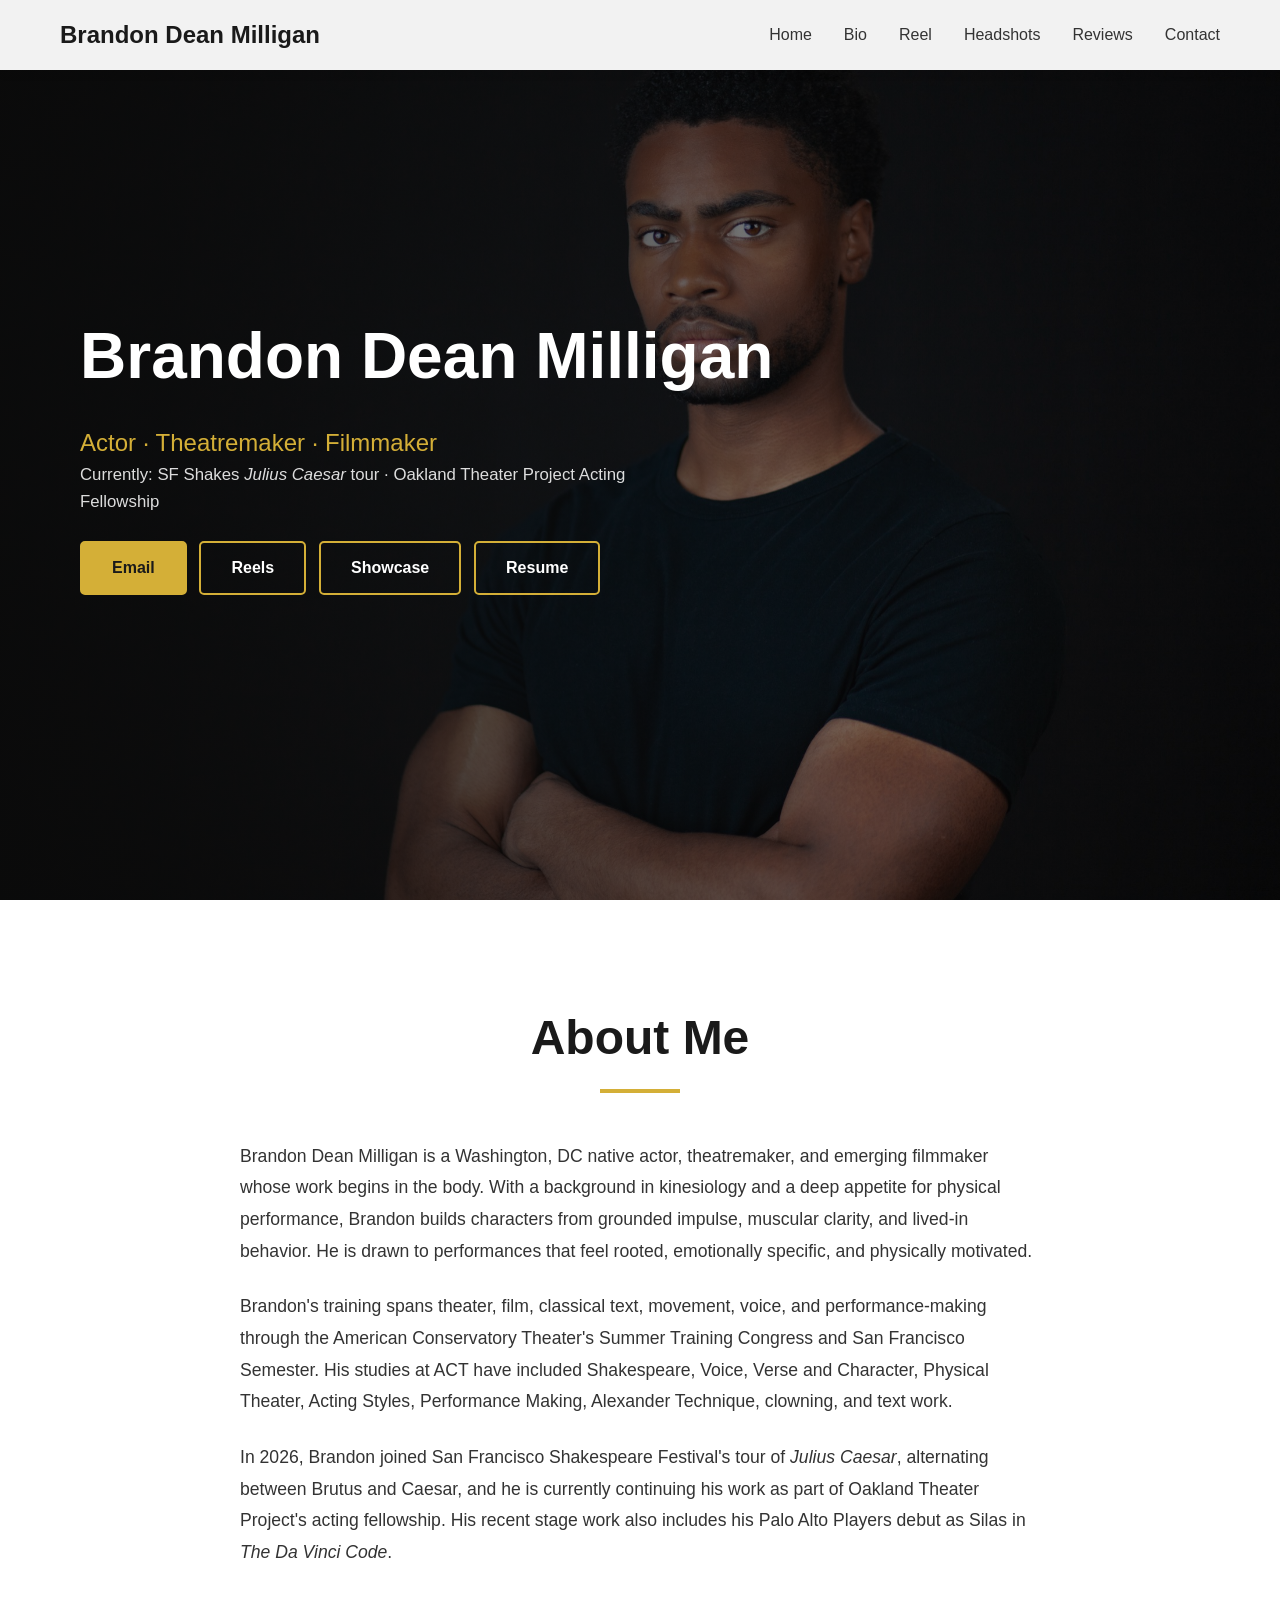
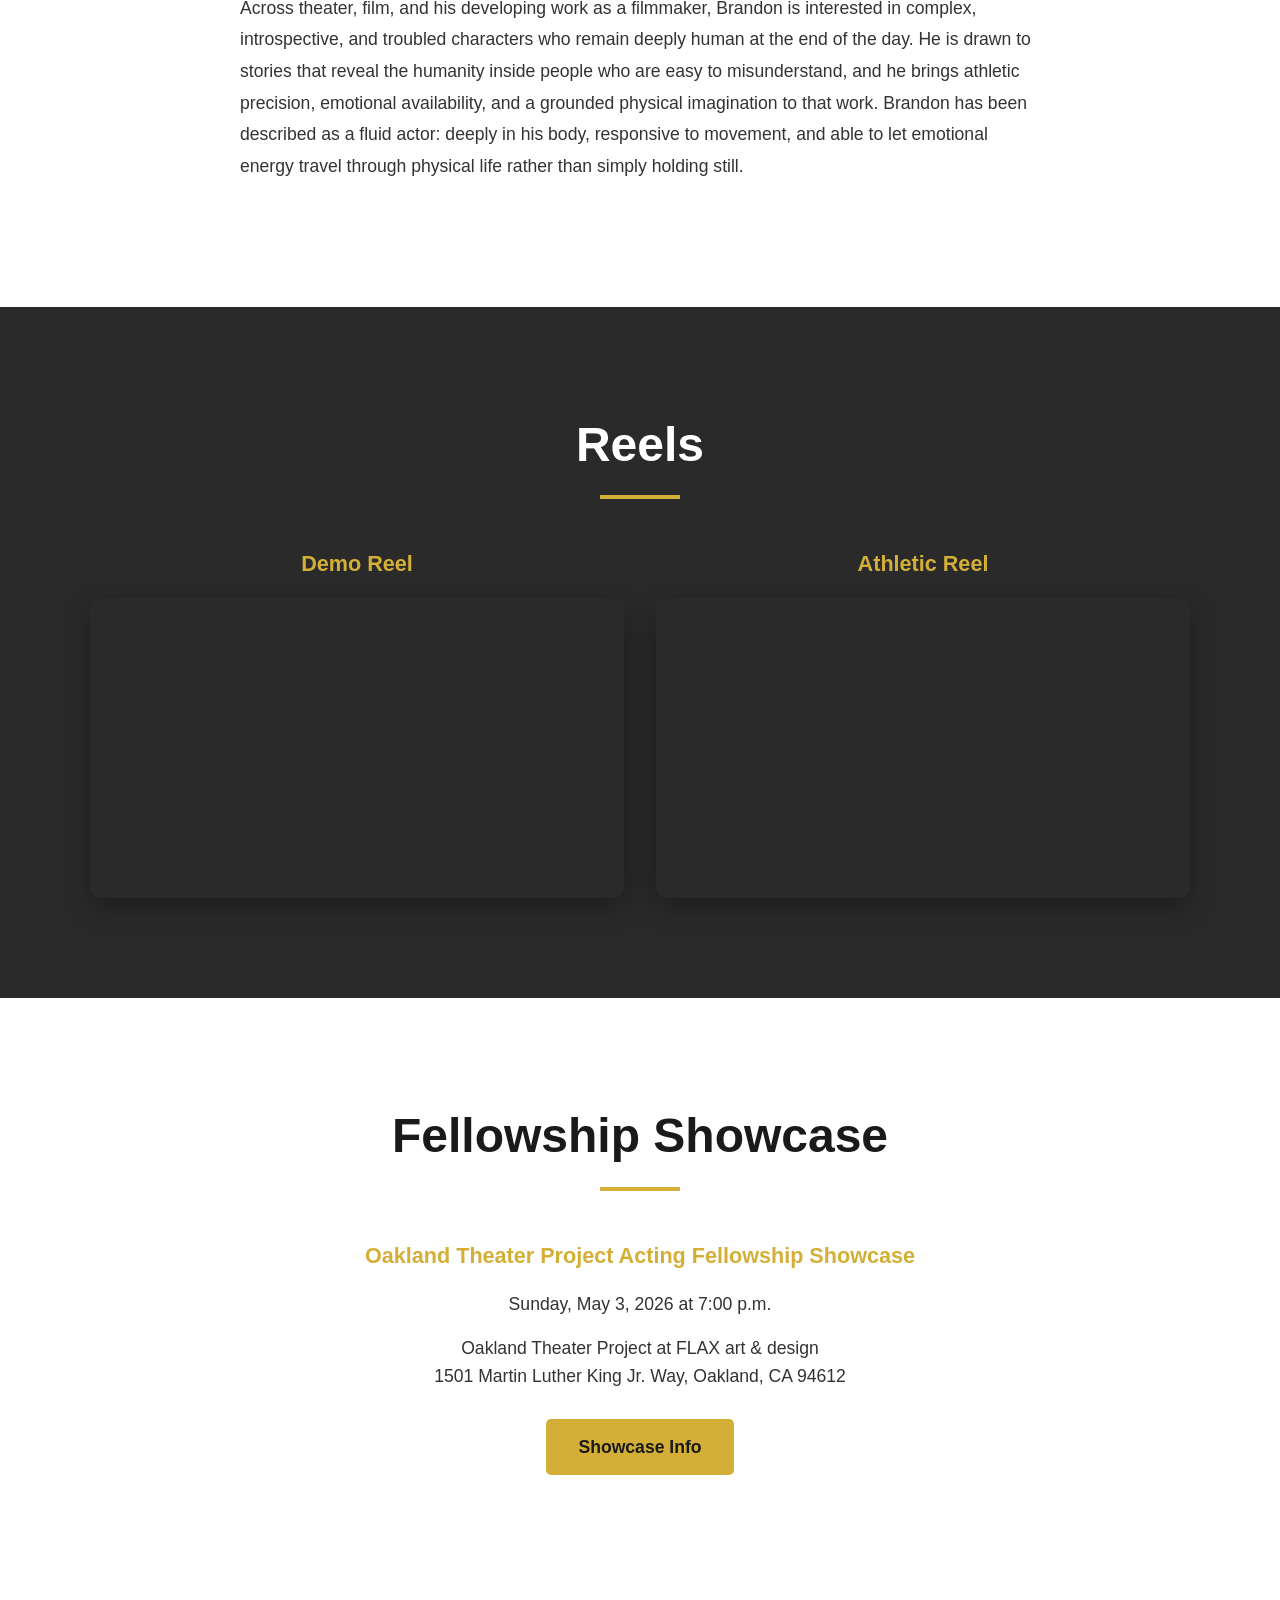
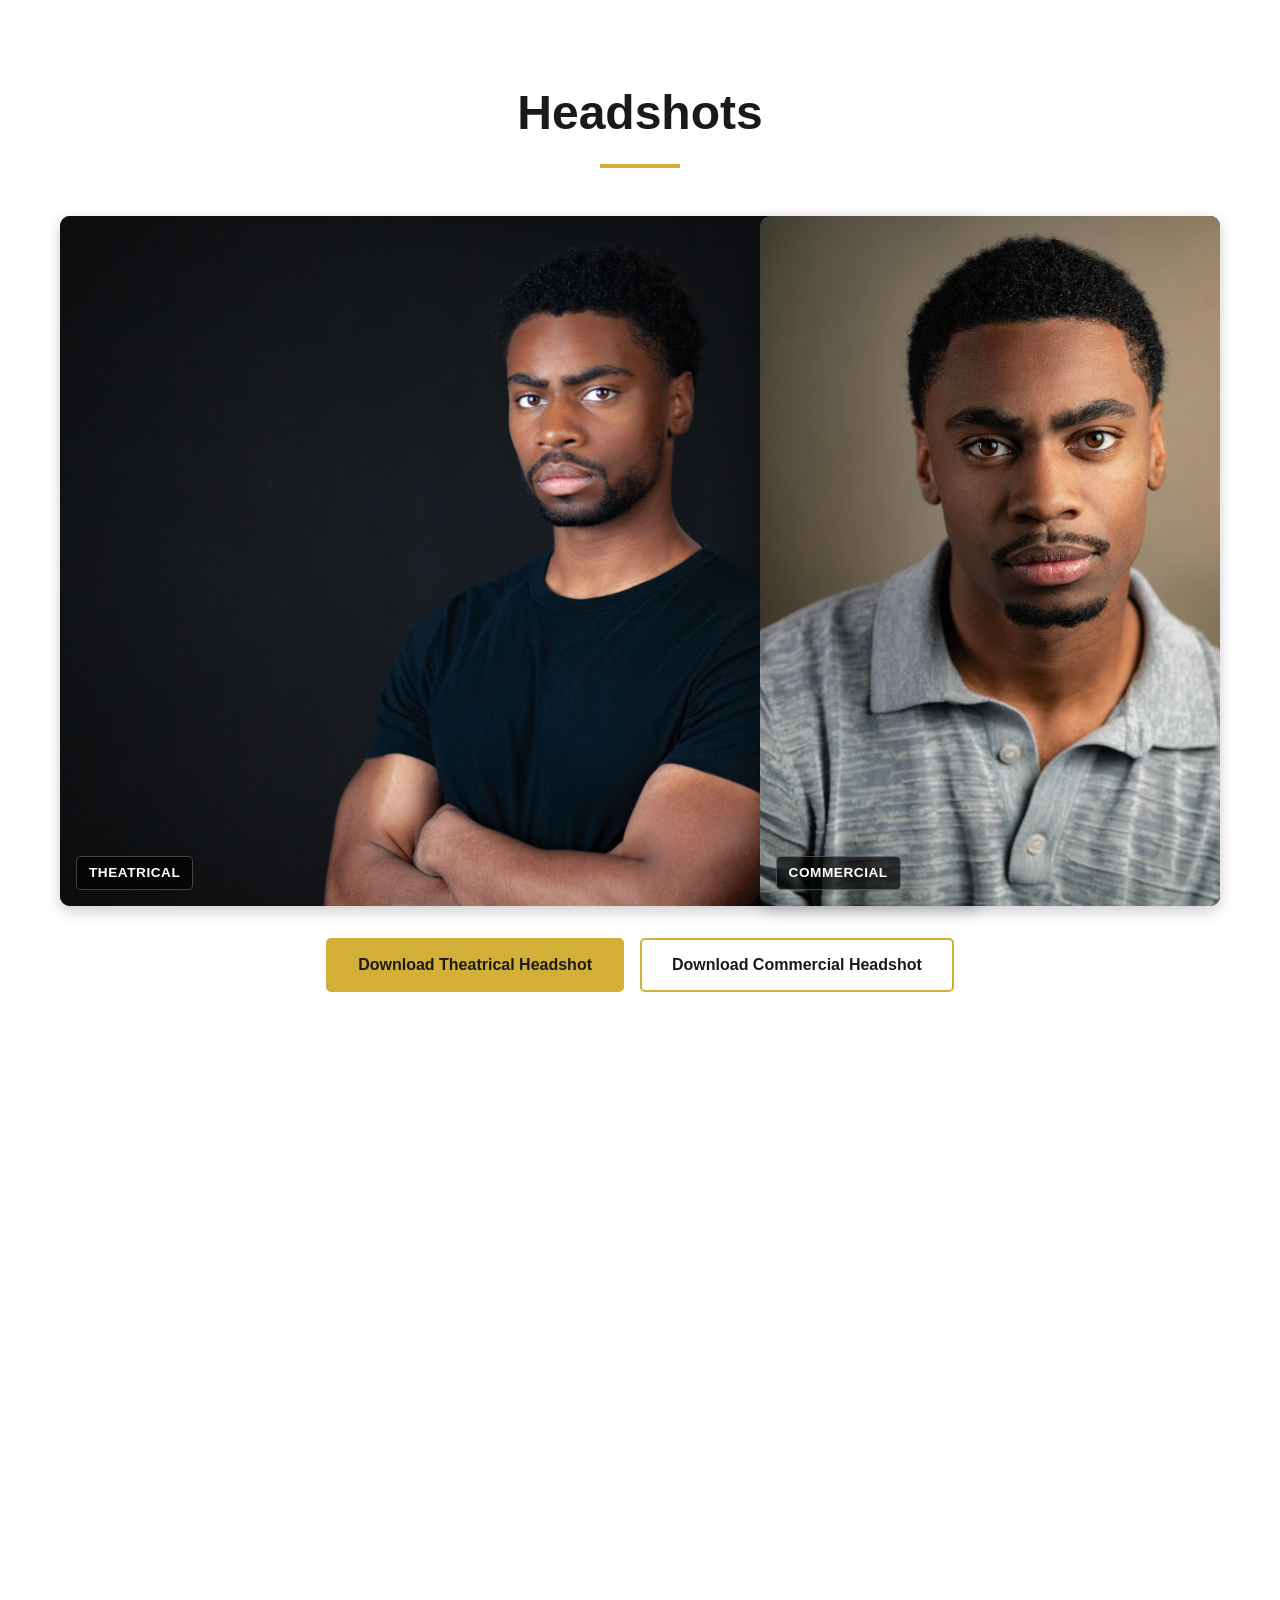
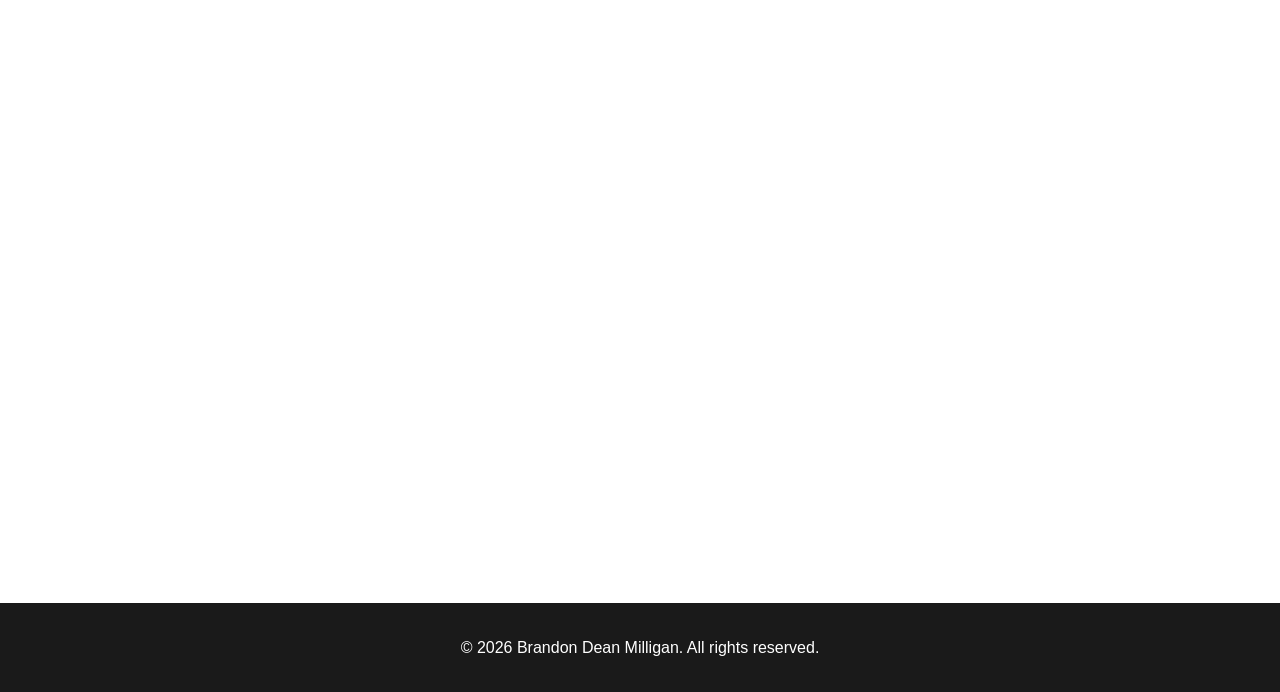
==== index.html @ 644d71d2 "Update resume PDF" ====
<!DOCTYPE html>
<html lang="en">
<head>
    <meta charset="UTF-8">
    <meta name="viewport" content="width=device-width, initial-scale=1.0">
    <title>Brandon Dean Milligan - Actor · Theatremaker · Filmmaker</title>
    <link rel="stylesheet" href="styles.css">
</head>
<body>
    <nav class="navbar">
        <div class="nav-container">
            <div class="logo">Brandon Dean Milligan</div>
            <ul class="nav-menu">
                <li><a href="#home">Home</a></li>
                <li><a href="#bio">Bio</a></li>
                <li><a href="#reel">Reel</a></li>
                <li><a href="#headshots">Headshots</a></li>
                <li><a href="#reviews">Reviews</a></li>
                <li><a href="#contact">Contact</a></li>
            </ul>
            <div class="hamburger">
                <span></span>
                <span></span>
                <span></span>
            </div>
        </div>
    </nav>

    <section id="home" class="hero">
        <div class="hero-content">
            <h1>Brandon Dean Milligan</h1>
            <p class="tagline">Actor · Theatremaker · Filmmaker</p>
            <p class="currently">Currently: SF Shakes <em>Julius Caesar</em> tour · Oakland Theater Project Acting Fellowship</p>
            <div class="hero-actions">
                <a href="mailto:brandondmilligan@icloud.com" class="btn btn-primary">Email</a>
                <a href="#reel" class="btn btn-secondary">Reels</a>
                <a href="#showcase" class="btn btn-secondary">Showcase</a>
                <a href="resume/BM-Res-5-7-26.pdf" class="btn btn-secondary" download>Resume</a>
            </div>
        </div>
    </section>

    <section id="bio" class="section">
        <div class="container">
            <h2>About Me</h2>
            <div class="bio-content">
                <p>
                    Brandon Dean Milligan is a Washington, DC native actor, theatremaker, and emerging filmmaker whose work begins in the body. With a background in kinesiology and a deep appetite for physical performance, Brandon builds characters from grounded impulse, muscular clarity, and lived-in behavior. He is drawn to performances that feel rooted, emotionally specific, and physically motivated.
                </p>
                <p>
                    Brandon's training spans theater, film, classical text, movement, voice, and performance-making through the American Conservatory Theater's Summer Training Congress and San Francisco Semester. His studies at ACT have included Shakespeare, Voice, Verse and Character, Physical Theater, Acting Styles, Performance Making, Alexander Technique, clowning, and text work.
                </p>
                <p>
                    In 2026, Brandon joined San Francisco Shakespeare Festival's tour of <em>Julius Caesar</em>, alternating between Brutus and Caesar, and he is currently continuing his work as part of Oakland Theater Project's acting fellowship. His recent stage work also includes his Palo Alto Players debut as Silas in <em>The Da Vinci Code</em>.
                </p>
                <p>
                    Across theater, film, and his developing work as a filmmaker, Brandon is interested in complex, introspective, and troubled characters who remain deeply human at the end of the day. He is drawn to stories that reveal the humanity inside people who are easy to misunderstand, and he brings athletic precision, emotional availability, and a grounded physical imagination to that work. Brandon has been described as a fluid actor: deeply in his body, responsive to movement, and able to let emotional energy travel through physical life rather than simply holding still.
                </p>
            </div>
        </div>
    </section>

    <section id="reel" class="section section-dark">
        <div class="container">
            <h2>Reels</h2>
            <div class="reel-container">
                <div class="reels-grid">
                    <article class="reel-item">
                        <h3>Demo Reel</h3>
                        <div class="video-wrapper">
                            <iframe src="https://www.youtube.com/embed/Vtwi5MD-zgw"
                                    title="Brandon Dean Milligan - Demo Reel"
                                    frameborder="0"
                                    allow="accelerometer; autoplay; clipboard-write; encrypted-media; gyroscope; picture-in-picture; web-share"
                                    allowfullscreen></iframe>
                        </div>
                    </article>
                    <article class="reel-item">
                        <h3>Athletic Reel</h3>
                        <div class="video-wrapper">
                            <iframe src="https://www.youtube.com/embed/es5BeecB0Ao"
                                    title="Brandon Dean Milligan - Athletic Reel"
                                    frameborder="0"
                                    allow="accelerometer; autoplay; clipboard-write; encrypted-media; gyroscope; picture-in-picture; web-share"
                                    allowfullscreen></iframe>
                        </div>
                    </article>
                </div>
            </div>
        </div>
    </section>

    <section id="showcase" class="section">
        <div class="container">
            <h2>Fellowship Showcase</h2>
            <div class="showcase-content">
                <p class="showcase-lede">Oakland Theater Project Acting Fellowship Showcase</p>
                <p>Sunday, May 3, 2026 at 7:00 p.m.</p>
                <p>Oakland Theater Project at FLAX art & design<br>1501 Martin Luther King Jr. Way, Oakland, CA 94612</p>
                <a href="https://ci.ovationtix.com/35459/production/1275029?performanceId=11804853" class="btn btn-primary" target="_blank" rel="noopener noreferrer">Showcase Info</a>
            </div>
        </div>
    </section>

    <section id="headshots" class="section">
        <div class="container">
            <h2>Headshots</h2>
            <div class="headshots-gallery">
                <div class="headshot-item headshot-featured">
                    <img src="images/OTP-Headshots-20060.jpg" alt="Brandon Dean Milligan serious theatrical headshot" class="headshot-img headshot-img-wide">
                    <p class="headshot-caption">Theatrical</p>
                </div>
                <div class="headshot-item">
                    <img src="images/brandon%20final-1.jpg" alt="Brandon Dean Milligan softer commercial headshot" class="headshot-img">
                    <p class="headshot-caption">Commercial</p>
                </div>
            </div>
            <div class="headshot-downloads">
                <a href="images/OTP-Headshots-20060.jpg" class="btn btn-primary" download>Download Theatrical Headshot</a>
                <a href="images/brandon%20final-1.jpg" class="btn btn-secondary" download>Download Commercial Headshot</a>
            </div>
        </div>
    </section>

    <section id="reviews" class="section section-dark">
        <div class="container">
            <h2>Reviews</h2>
            <div class="reviews-grid">
                <article class="review-card">
                    <p class="review-quote">"Brandon Dean makes his stellar theatrical debut as Silas... Dean imbues his performance with passion and intensity."</p>
                    <p class="review-source"><a href="https://www.theatrius.com/reviews/2026-1-21/the-davinci-code-at-palo-alto" target="_blank" rel="noopener noreferrer">Theatrius</a> on <em>The Da Vinci Code</em>, Palo Alto Players</p>
                </article>
                <article class="review-card">
                    <p class="review-quote">"Brandon Dean invests the homicidal monk Silas with palpable intensity."</p>
                    <p class="review-source"><a href="https://www.almanacnews.com/ae/2026/01/22/review-theology-meets-thriller-in-palo-alto-players-the-da-vinci-code/" target="_blank" rel="noopener noreferrer">The Almanac</a> on <em>The Da Vinci Code</em>, Palo Alto Players</p>
                </article>
            </div>
        </div>
    </section>

    <section id="contact" class="section">
        <div class="container">
            <h2>Contact</h2>
            <div class="contact-info">
                <div class="contact-item">
                    <h3>Email</h3>
                    <a href="mailto:brandondmilligan@icloud.com">brandondmilligan@icloud.com</a>
                </div>
                <div class="contact-item">
                    <h3>Social Media</h3>
                    <div class="social-links">
                        <a href="https://instagram.com/itsbrandondean" target="_blank" rel="noopener noreferrer">Instagram</a>
                    </div>
                </div>
            </div>
        </div>
    </section>

    <footer>
        <div class="container">
            <p>&copy; 2026 Brandon Dean Milligan. All rights reserved.</p>
        </div>
    </footer>

    <script src="script.js"></script>
</body>
</html>
---- styles.css ----
* {
    margin: 0;
    padding: 0;
    box-sizing: border-box;
}

:root {
    --primary-color: #1a1a1a;
    --secondary-color: #f5f5f5;
    --accent-color: #d4af37;
    --text-color: #333;
    --text-light: #666;
    --white: #ffffff;
    --dark-bg: #2a2a2a;
}

body {
    font-family: 'Segoe UI', Tahoma, Geneva, Verdana, sans-serif;
    line-height: 1.6;
    color: var(--text-color);
    background: var(--white);
    overflow-x: hidden;
}

.container {
    max-width: 1200px;
    margin: 0 auto;
    padding: 0 20px;
}

/* Navigation */
.navbar {
    position: fixed;
    top: 0;
    width: 100%;
    background: rgba(255, 255, 255, 0.95);
    backdrop-filter: blur(10px);
    box-shadow: 0 2px 10px rgba(0, 0, 0, 0.1);
    z-index: 1000;
    transition: all 0.3s ease;
}

.nav-container {
    max-width: 1200px;
    margin: 0 auto;
    padding: 1rem 20px;
    display: flex;
    justify-content: space-between;
    align-items: center;
}

.logo {
    font-size: 1.5rem;
    font-weight: bold;
    color: var(--primary-color);
}

.nav-menu {
    display: flex;
    list-style: none;
    gap: 2rem;
}

.nav-menu a {
    text-decoration: none;
    color: var(--text-color);
    font-weight: 500;
    transition: color 0.3s ease;
    position: relative;
}

.nav-menu a:hover {
    color: var(--accent-color);
}

.nav-menu a::after {
    content: '';
    position: absolute;
    bottom: -5px;
    left: 0;
    width: 0;
    height: 2px;
    background: var(--accent-color);
    transition: width 0.3s ease;
}

.nav-menu a:hover::after {
    width: 100%;
}

.hamburger {
    display: none;
    flex-direction: column;
    cursor: pointer;
    gap: 4px;
}

.hamburger span {
    width: 25px;
    height: 3px;
    background: var(--primary-color);
    transition: all 0.3s ease;
}

/* Hero Section */
.hero {
    height: 100vh;
    display: flex;
    align-items: center;
    justify-content: center;
    background:
        linear-gradient(90deg, rgba(10, 10, 10, 0.9) 0%, rgba(10, 10, 10, 0.62) 52%, rgba(10, 10, 10, 0.28) 100%),
        url("images/OTP-Headshots-20060.jpg") center right / cover;
    color: var(--white);
    text-align: left;
    margin-top: 0;
}

.hero-content {
    width: min(1120px, calc(100% - 40px));
}

.hero-content h1 {
    font-size: 4rem;
    margin-bottom: 1rem;
    animation: fadeInUp 1s ease;
}

.tagline {
    font-size: 1.5rem;
    color: var(--accent-color);
    animation: fadeInUp 1s ease 0.2s both;
}

.currently {
    max-width: 620px;
    margin: 0 0 1.6rem;
    color: rgba(255, 255, 255, 0.86);
    font-size: 1.05rem;
    animation: fadeInUp 1s ease 0.35s both;
}

.hero-actions {
    display: flex;
    gap: 0.8rem;
    flex-wrap: wrap;
    animation: fadeInUp 1s ease 0.48s both;
}

/* Sections */
.section {
    padding: 100px 0;
    min-height: 60vh;
    background: var(--white);
}

.section-dark {
    background: var(--dark-bg);
    color: var(--white);
}

.section h2 {
    font-size: 3rem;
    margin-bottom: 3rem;
    text-align: center;
    color: var(--primary-color);
    position: relative;
    padding-bottom: 1rem;
}

.section-dark h2 {
    color: var(--white);
}

.section h2::after {
    content: '';
    position: absolute;
    bottom: 0;
    left: 50%;
    transform: translateX(-50%);
    width: 80px;
    height: 4px;
    background: var(--accent-color);
}

/* Bio Section */
.bio-content {
    max-width: 800px;
    margin: 0 auto;
    font-size: 1.1rem;
    line-height: 1.8;
    text-align: left;
}

.bio-content p {
    margin-bottom: 1.5rem;
}

/* Reel Section */
.reel-container {
    max-width: 1100px;
    margin: 0 auto;
}

.reels-grid {
    display: grid;
    grid-template-columns: repeat(2, minmax(0, 1fr));
    gap: 2rem;
}

.reel-item h3 {
    margin-bottom: 1rem;
    color: var(--accent-color);
    font-size: 1.35rem;
    text-align: center;
}

.video-wrapper {
    position: relative;
    padding-bottom: 56.25%; /* 16:9 aspect ratio */
    height: 0;
    overflow: hidden;
    border-radius: 10px;
    box-shadow: 0 10px 30px rgba(0, 0, 0, 0.3);
}

.video-wrapper iframe {
    position: absolute;
    top: 0;
    left: 0;
    width: 100%;
    height: 100%;
}

.video-placeholder {
    position: absolute;
    top: 0;
    left: 0;
    width: 100%;
    height: 100%;
    display: flex;
    flex-direction: column;
    align-items: center;
    justify-content: center;
    background: var(--primary-color);
    color: var(--white);
    border-radius: 10px;
}

.video-placeholder p {
    font-size: 1.2rem;
    margin-bottom: 0.5rem;
}

.small-text {
    font-size: 0.9rem;
    color: var(--text-light);
}

/* Showcase Section */
.showcase-content {
    max-width: 720px;
    margin: 0 auto;
    text-align: center;
    font-size: 1.1rem;
}

.showcase-content p {
    margin-bottom: 1rem;
}

.showcase-lede {
    color: var(--accent-color);
    font-size: 1.35rem;
    font-weight: 700;
}

.showcase-content .btn {
    margin-top: 0.8rem;
}

/* Headshots Gallery */
.headshots-gallery {
    display: grid;
    grid-template-columns: 1.45fr 1fr;
    gap: 2rem;
    margin-top: 3rem;
    align-items: stretch;
}

.headshot-item {
    position: relative;
    overflow: hidden;
    border-radius: 10px;
    box-shadow: 0 5px 15px rgba(0, 0, 0, 0.2);
    transition: transform 0.3s ease, box-shadow 0.3s ease;
    aspect-ratio: 2 / 3; /* Consistent portrait framing */
    background: #000; /* Avoid white bars around images */
}

.headshot-featured {
    aspect-ratio: 4 / 3;
}

.headshot-item:hover {
    transform: translateY(-5px);
    box-shadow: 0 10px 25px rgba(0, 0, 0, 0.3);
}

.headshot-img {
    width: 100%;
    height: 100%;
    display: block;
    object-fit: cover; /* Crop to fill without distortion */
    transition: transform 0.3s ease;
}

.headshot-img-wide {
    object-position: 56% center;
}

.headshot-item:hover .headshot-img {
    transform: scale(1.05);
}

.headshot-caption {
    position: absolute;
    left: 1rem;
    bottom: 1rem;
    padding: 0.35rem 0.75rem;
    background: rgba(0, 0, 0, 0.68);
    color: var(--white);
    border: 1px solid rgba(255, 255, 255, 0.25);
    border-radius: 5px;
    font-size: 0.85rem;
    font-weight: 600;
    letter-spacing: 0.04em;
    text-transform: uppercase;
}

.headshot-downloads {
    display: flex;
    justify-content: center;
    gap: 1rem;
    flex-wrap: wrap;
    margin-top: 2rem;
}

.note {
    text-align: center;
    margin-top: 2rem;
    color: var(--text-light);
    font-size: 0.9rem;
}

.note code {
    background: var(--secondary-color);
    padding: 2px 6px;
    border-radius: 3px;
    font-size: 0.85rem;
}

.section-dark .note {
    color: rgba(255, 255, 255, 0.7);
}

.section-dark .note code {
    background: rgba(255, 255, 255, 0.1);
    color: var(--white);
}

/* Reviews Section */
.reviews-grid {
    display: grid;
    grid-template-columns: repeat(2, minmax(0, 1fr));
    gap: 1.5rem;
    max-width: 900px;
    margin: 0 auto;
}

.review-card {
    display: flex;
    min-height: 230px;
    flex-direction: column;
    justify-content: space-between;
    padding: 1.5rem;
    border: 1px solid rgba(255, 255, 255, 0.16);
    border-radius: 8px;
    background: rgba(255, 255, 255, 0.06);
}

.review-quote {
    font-size: 1.2rem;
    line-height: 1.55;
    color: var(--white);
}

.review-source {
    margin-top: 1.5rem;
    color: rgba(255, 255, 255, 0.76);
    font-size: 0.95rem;
}

.review-source a {
    color: var(--accent-color);
    font-weight: 700;
    text-decoration: none;
}

.review-source a:hover {
    text-decoration: underline;
}

/* Buttons */
.btn {
    display: inline-block;
    padding: 12px 30px;
    background: var(--accent-color);
    color: var(--primary-color);
    text-decoration: none;
    border-radius: 5px;
    font-weight: 600;
    transition: all 0.3s ease;
    border: 2px solid var(--accent-color);
}

.btn:hover {
    background: transparent;
    color: var(--accent-color);
    transform: translateY(-2px);
    box-shadow: 0 5px 15px rgba(212, 175, 55, 0.3);
}

.btn-primary {
    background: var(--accent-color);
    color: var(--primary-color);
}

.btn-secondary {
    background: transparent;
    color: var(--primary-color);
}

.hero .btn-secondary {
    color: var(--white);
}

.btn-secondary:hover {
    background: var(--accent-color);
    color: var(--primary-color);
}

.section-dark .btn-primary {
    background: var(--accent-color);
    color: var(--primary-color);
}

.section-dark .btn-primary:hover {
    background: transparent;
    color: var(--accent-color);
    border-color: var(--accent-color);
}

/* Contact Section */
.contact-info {
    display: grid;
    grid-template-columns: repeat(auto-fit, minmax(250px, 1fr));
    gap: 3rem;
    max-width: 1000px;
    margin: 0 auto;
}

.contact-item {
    text-align: center;
}

.contact-item h3 {
    font-size: 1.5rem;
    margin-bottom: 1rem;
    color: var(--accent-color);
}

.contact-item a {
    color: var(--text-color);
    text-decoration: none;
    transition: color 0.3s ease;
}

.section-dark .contact-item a {
    color: var(--white);
}

.contact-item a:hover {
    color: var(--accent-color);
}

.contact-item p {
    line-height: 1.8;
}

.social-links {
    display: flex;
    justify-content: center;
    gap: 1.5rem;
    flex-wrap: wrap;
}

.social-links a {
    padding: 8px 16px;
    border: 2px solid var(--accent-color);
    border-radius: 5px;
    transition: all 0.3s ease;
}

.social-links a:hover {
    background: var(--accent-color);
    color: var(--primary-color);
}

.section-dark .social-links a:hover {
    color: var(--primary-color);
}

/* Footer */
footer {
    background: var(--primary-color);
    color: var(--white);
    text-align: center;
    padding: 2rem 0;
}

/* Animations */
@keyframes fadeInUp {
    from {
        opacity: 0;
        transform: translateY(30px);
    }
    to {
        opacity: 1;
        transform: translateY(0);
    }
}

/* Responsive Design */
@media (max-width: 768px) {
    .nav-menu {
        position: fixed;
        left: -100%;
        top: 70px;
        flex-direction: column;
        background: var(--white);
        width: 100%;
        text-align: center;
        transition: 0.3s;
        box-shadow: 0 10px 27px rgba(0, 0, 0, 0.05);
        padding: 2rem 0;
    }

    .nav-menu.active {
        left: 0;
    }

    .hamburger {
        display: flex;
    }

    .hamburger.active span:nth-child(1) {
        transform: rotate(45deg) translate(5px, 5px);
    }

    .hamburger.active span:nth-child(2) {
        opacity: 0;
    }

    .hamburger.active span:nth-child(3) {
        transform: rotate(-45deg) translate(7px, -6px);
    }

    .hero-content h1 {
        font-size: 2.5rem;
    }

    .tagline {
        font-size: 1.2rem;
    }

    .currently {
        margin-right: auto;
        margin-left: auto;
        font-size: 0.95rem;
    }

    .hero-actions {
        justify-content: center;
    }

    .hero {
        background:
            linear-gradient(180deg, rgba(10, 10, 10, 0.85) 0%, rgba(10, 10, 10, 0.48) 100%),
            url("images/OTP-Headshots-20060.jpg") 62% center / cover;
        text-align: center;
    }

    .section {
        padding: 60px 0;
    }

    .section h2 {
        font-size: 2rem;
    }

    .headshots-gallery {
        grid-template-columns: 1fr;
    }

    .headshot-featured {
        aspect-ratio: 4 / 3;
    }

    .reviews-grid {
        grid-template-columns: 1fr;
    }

    .reels-grid {
        grid-template-columns: 1fr;
    }

    .review-card {
        min-height: auto;
    }

    .contact-info {
        grid-template-columns: 1fr;
        gap: 2rem;
    }
}

@media (max-width: 480px) {
    .hero-content h1 {
        font-size: 2rem;
    }

    .tagline {
        font-size: 1rem;
    }

    .section h2 {
        font-size: 1.75rem;
    }
}

/* Smooth Scrolling */
html {
    scroll-behavior: smooth;
}
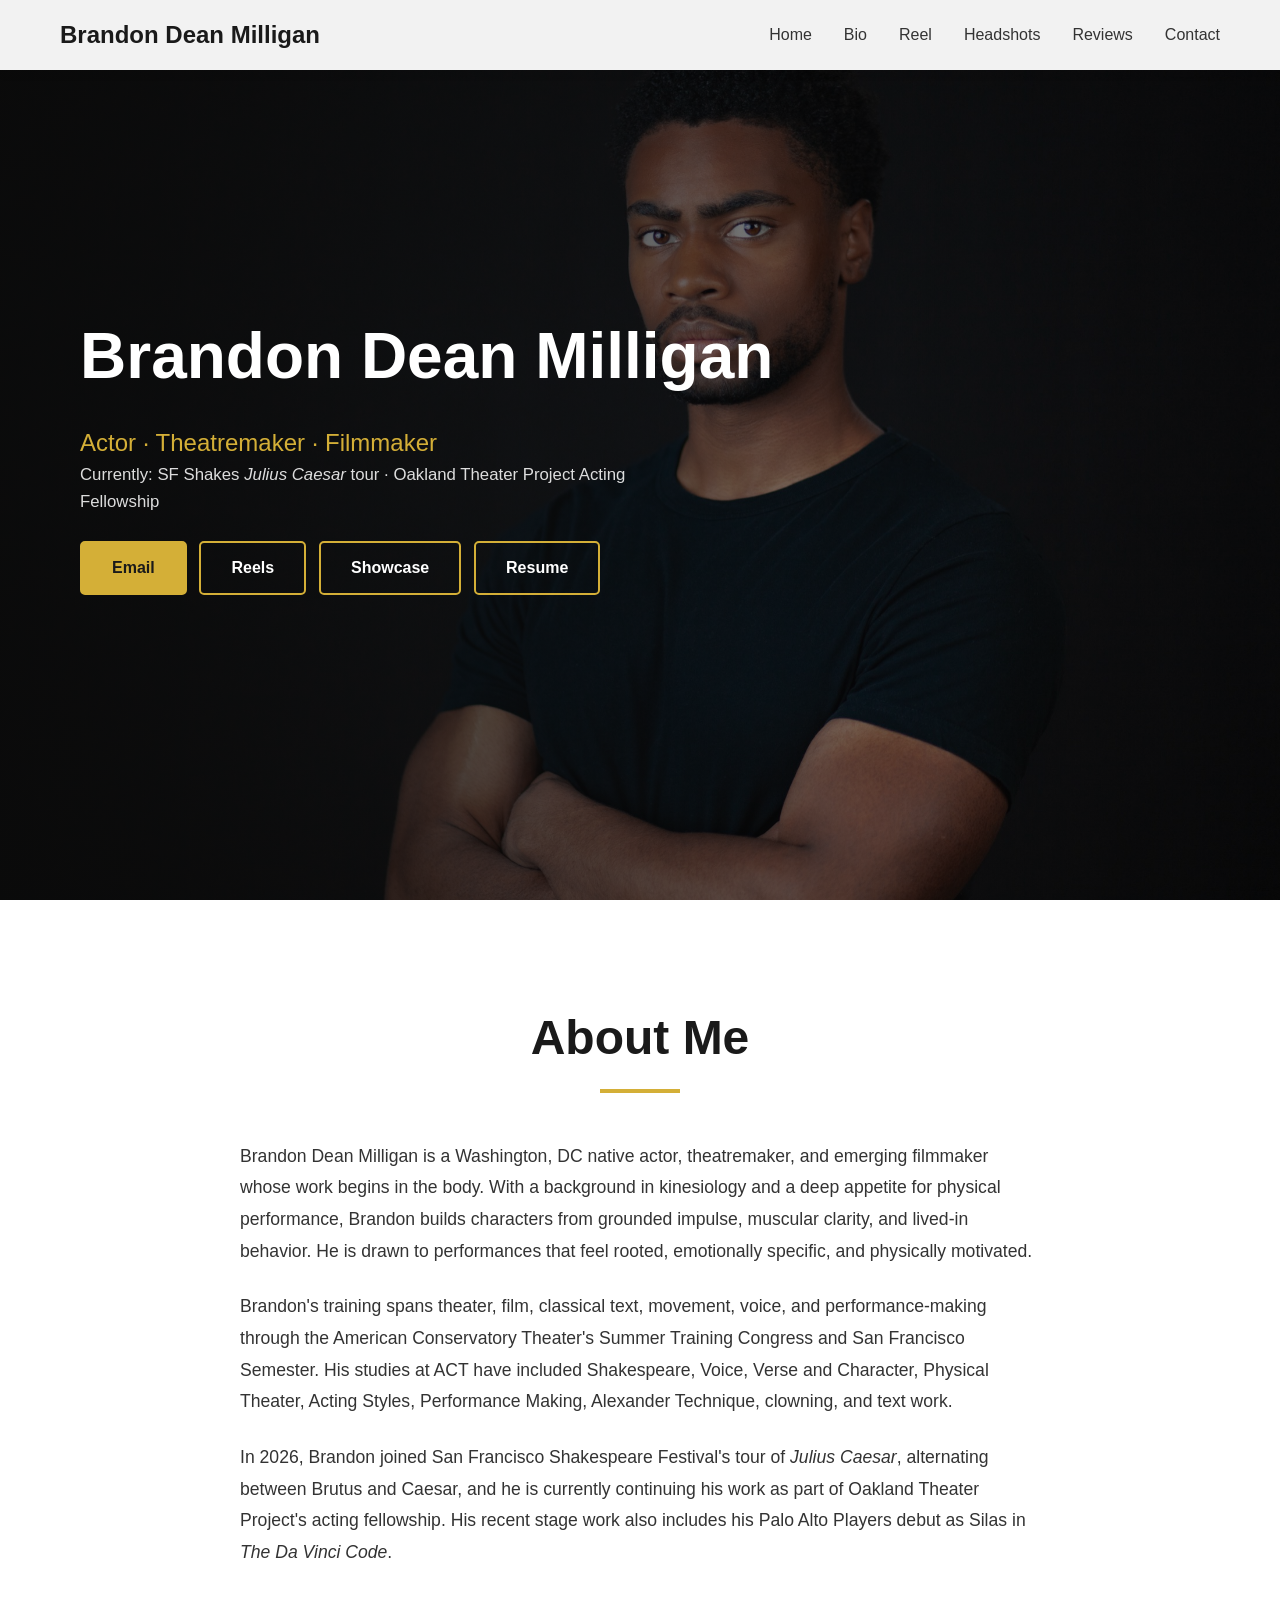
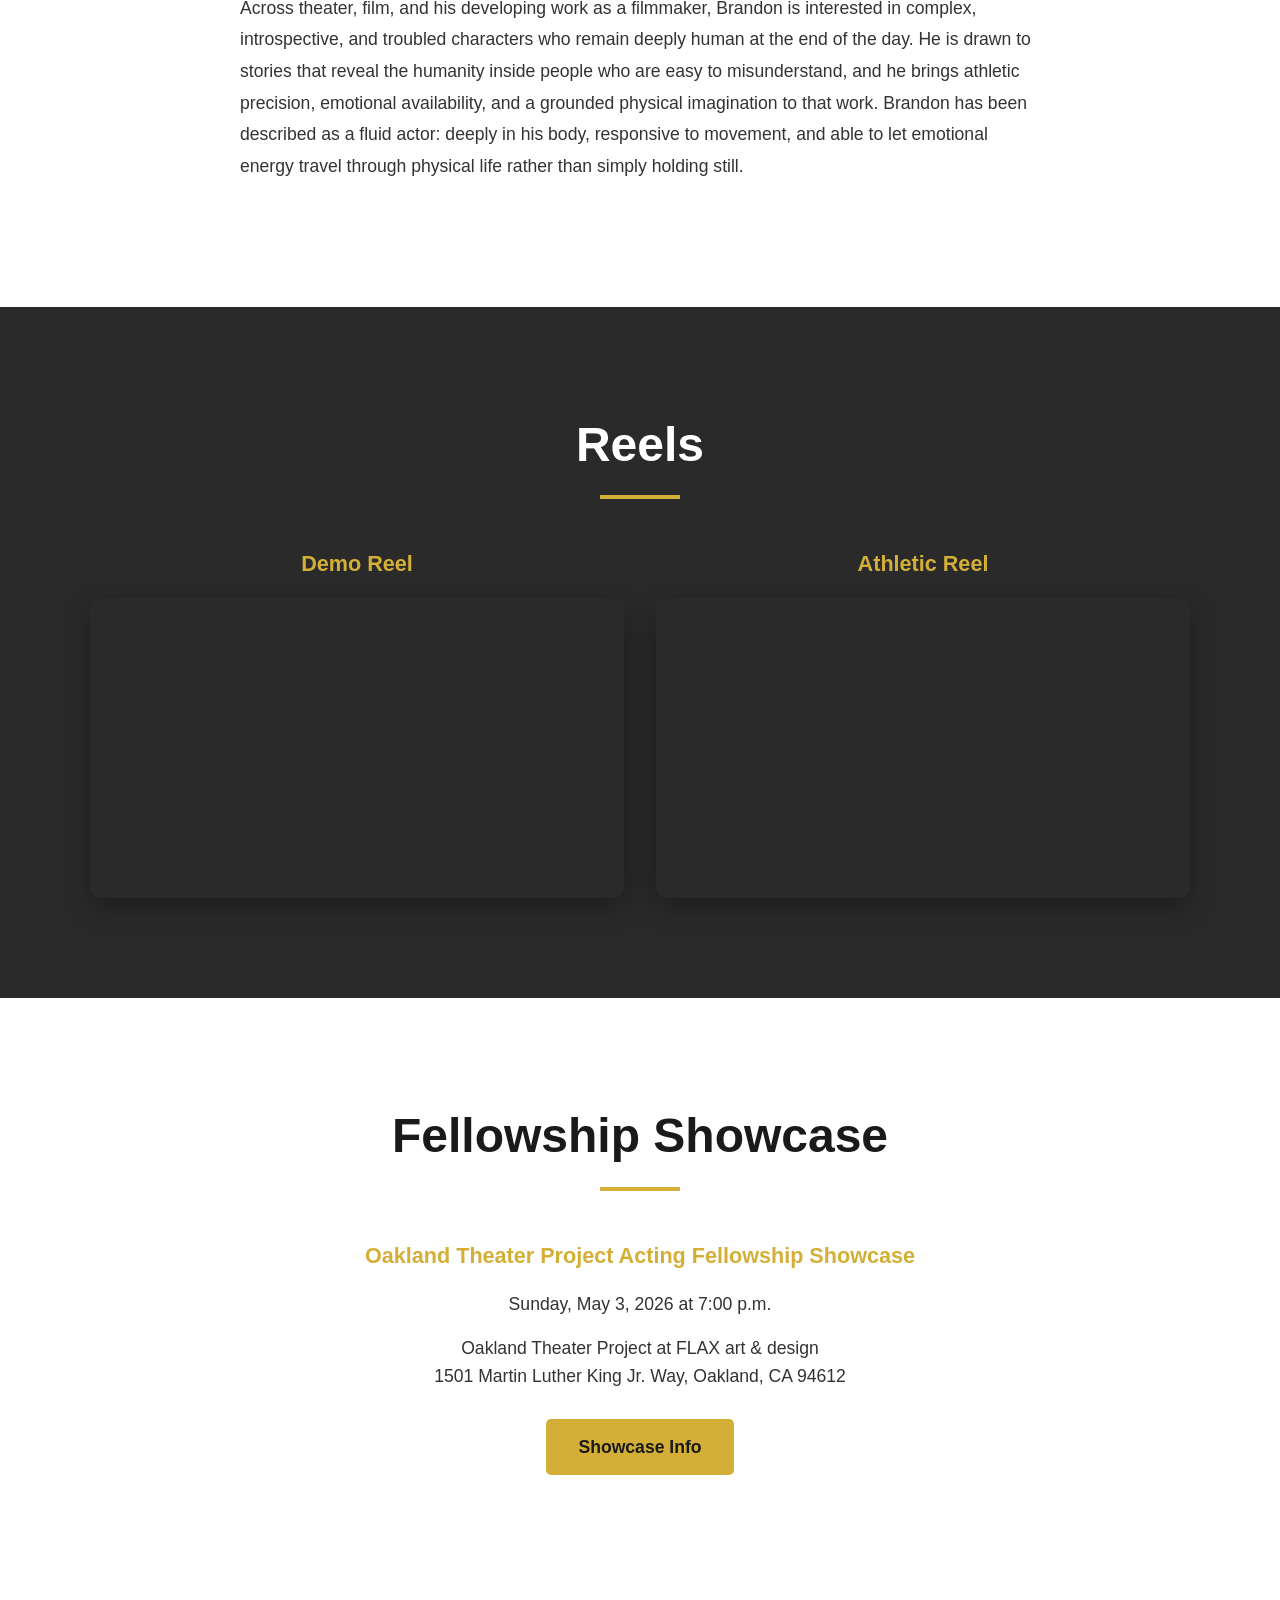
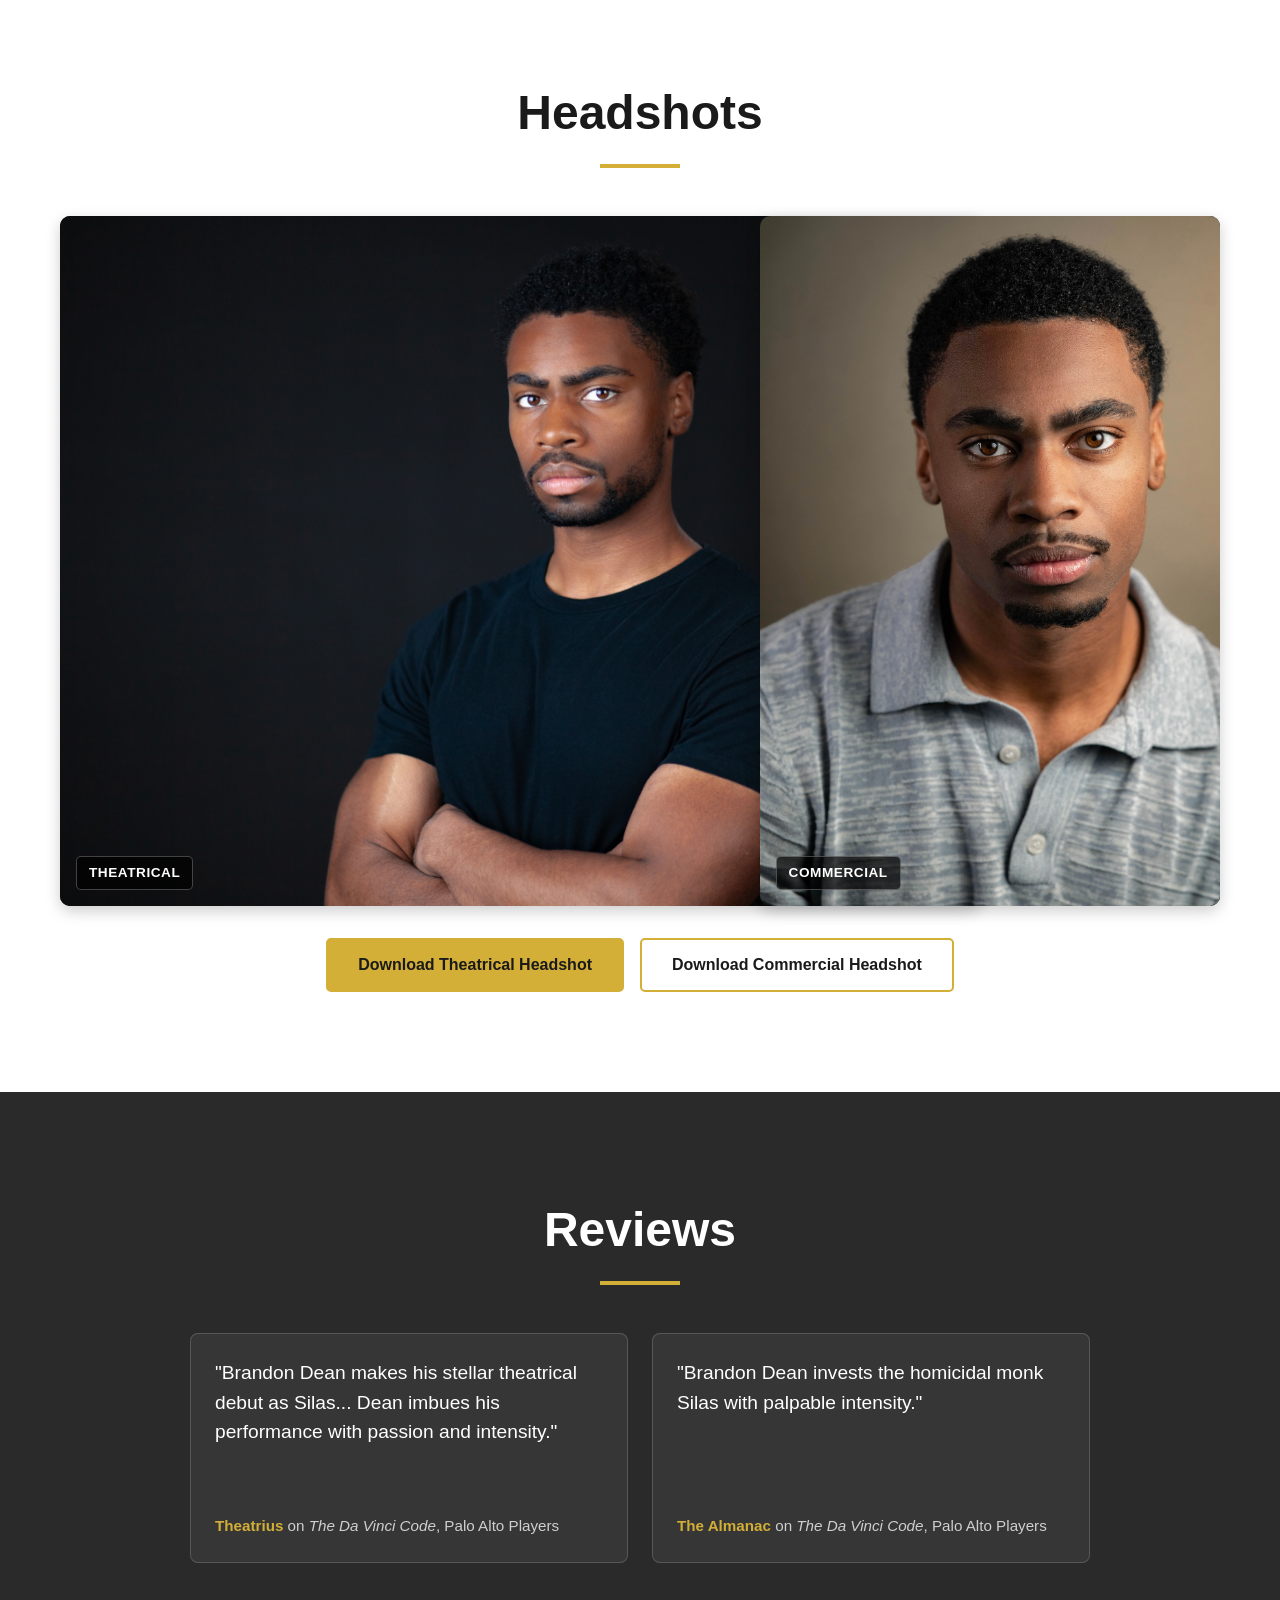
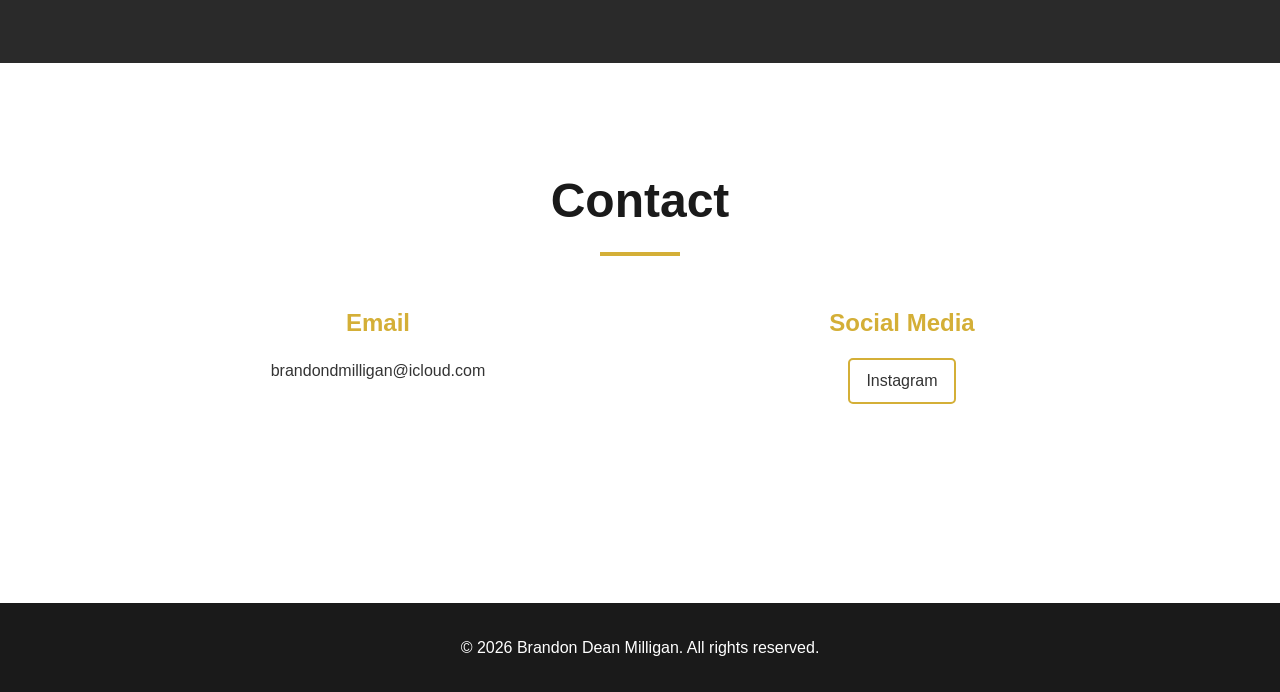
==== commit b86f3ca1: "Update acting reel embed" ====
--- a/index.html
+++ b/index.html
@@ -68,7 +68,7 @@
                     <article class="reel-item">
                         <h3>Demo Reel</h3>
                         <div class="video-wrapper">
-                            <iframe src="https://www.youtube.com/embed/Vtwi5MD-zgw"
+                            <iframe src="https://www.youtube.com/embed/KAoOgbPsOsE"
                                     title="Brandon Dean Milligan - Demo Reel"
                                     frameborder="0"
                                     allow="accelerometer; autoplay; clipboard-write; encrypted-media; gyroscope; picture-in-picture; web-share"
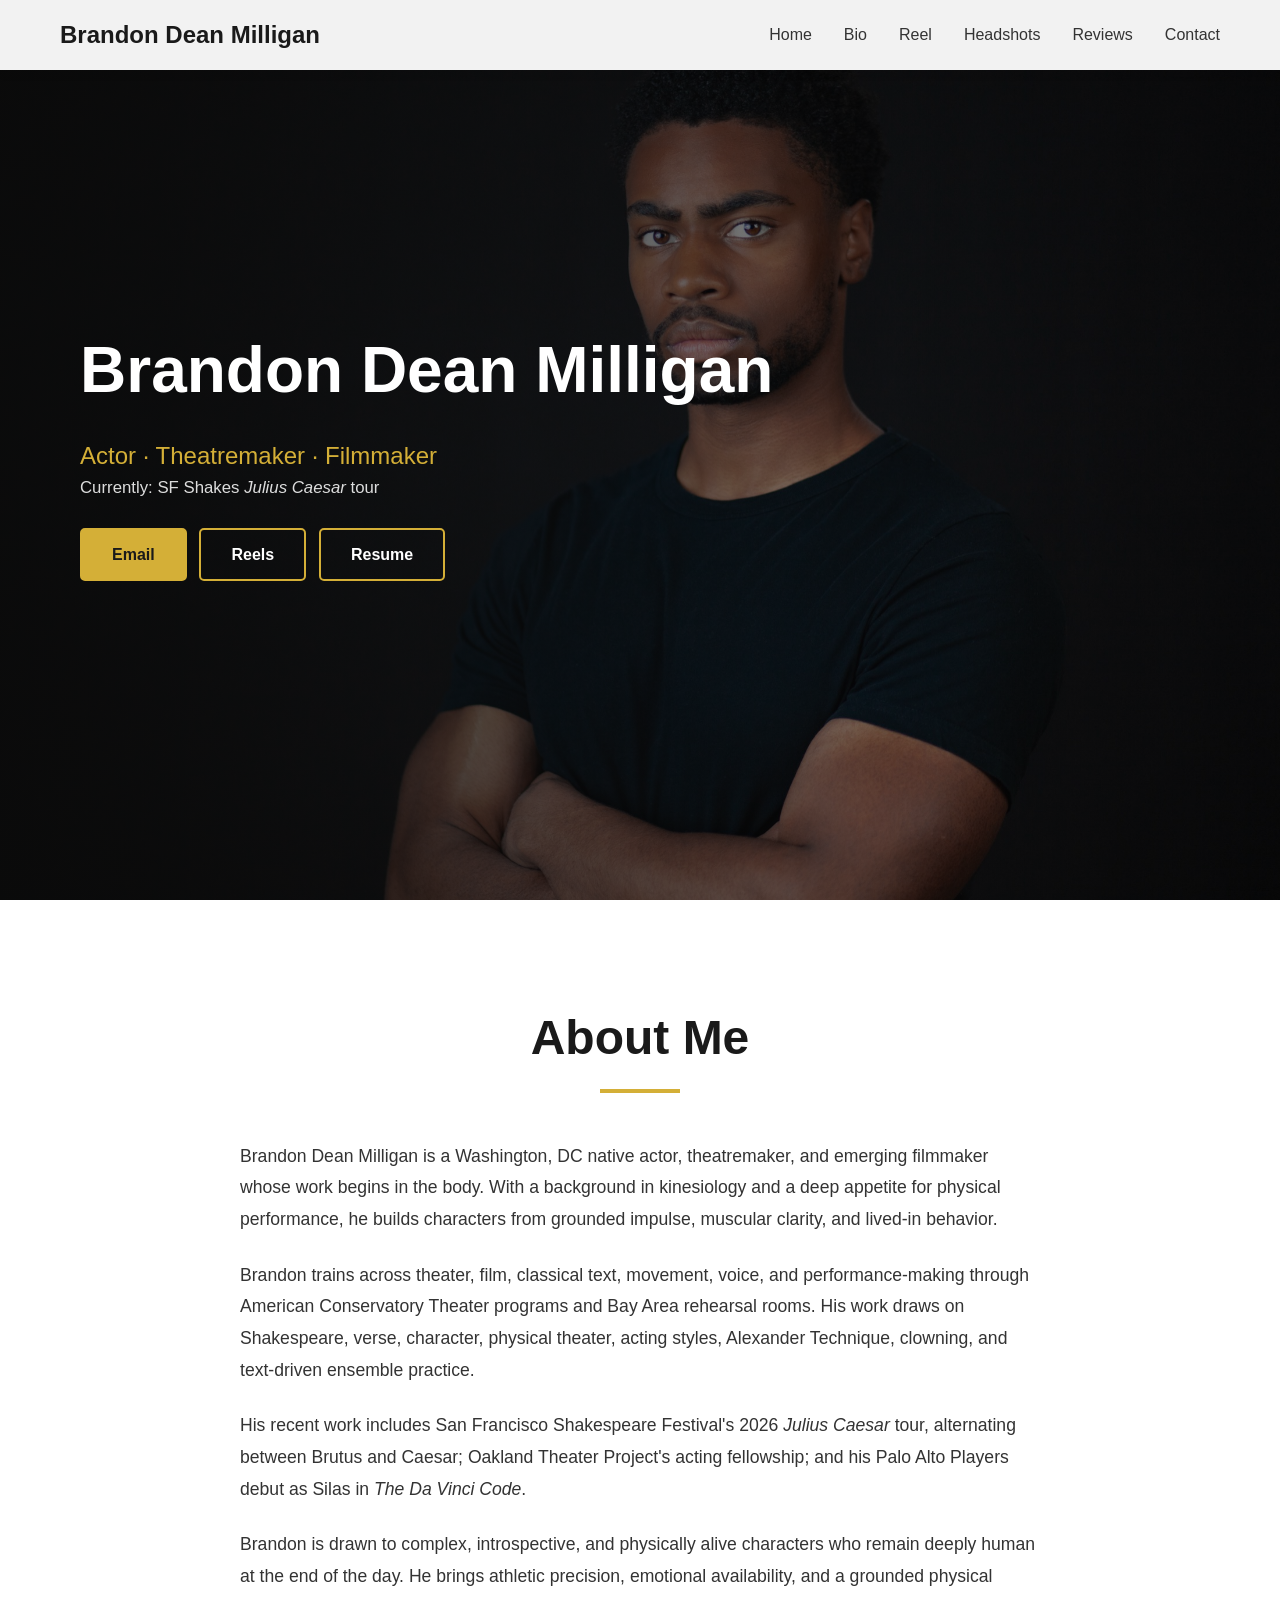
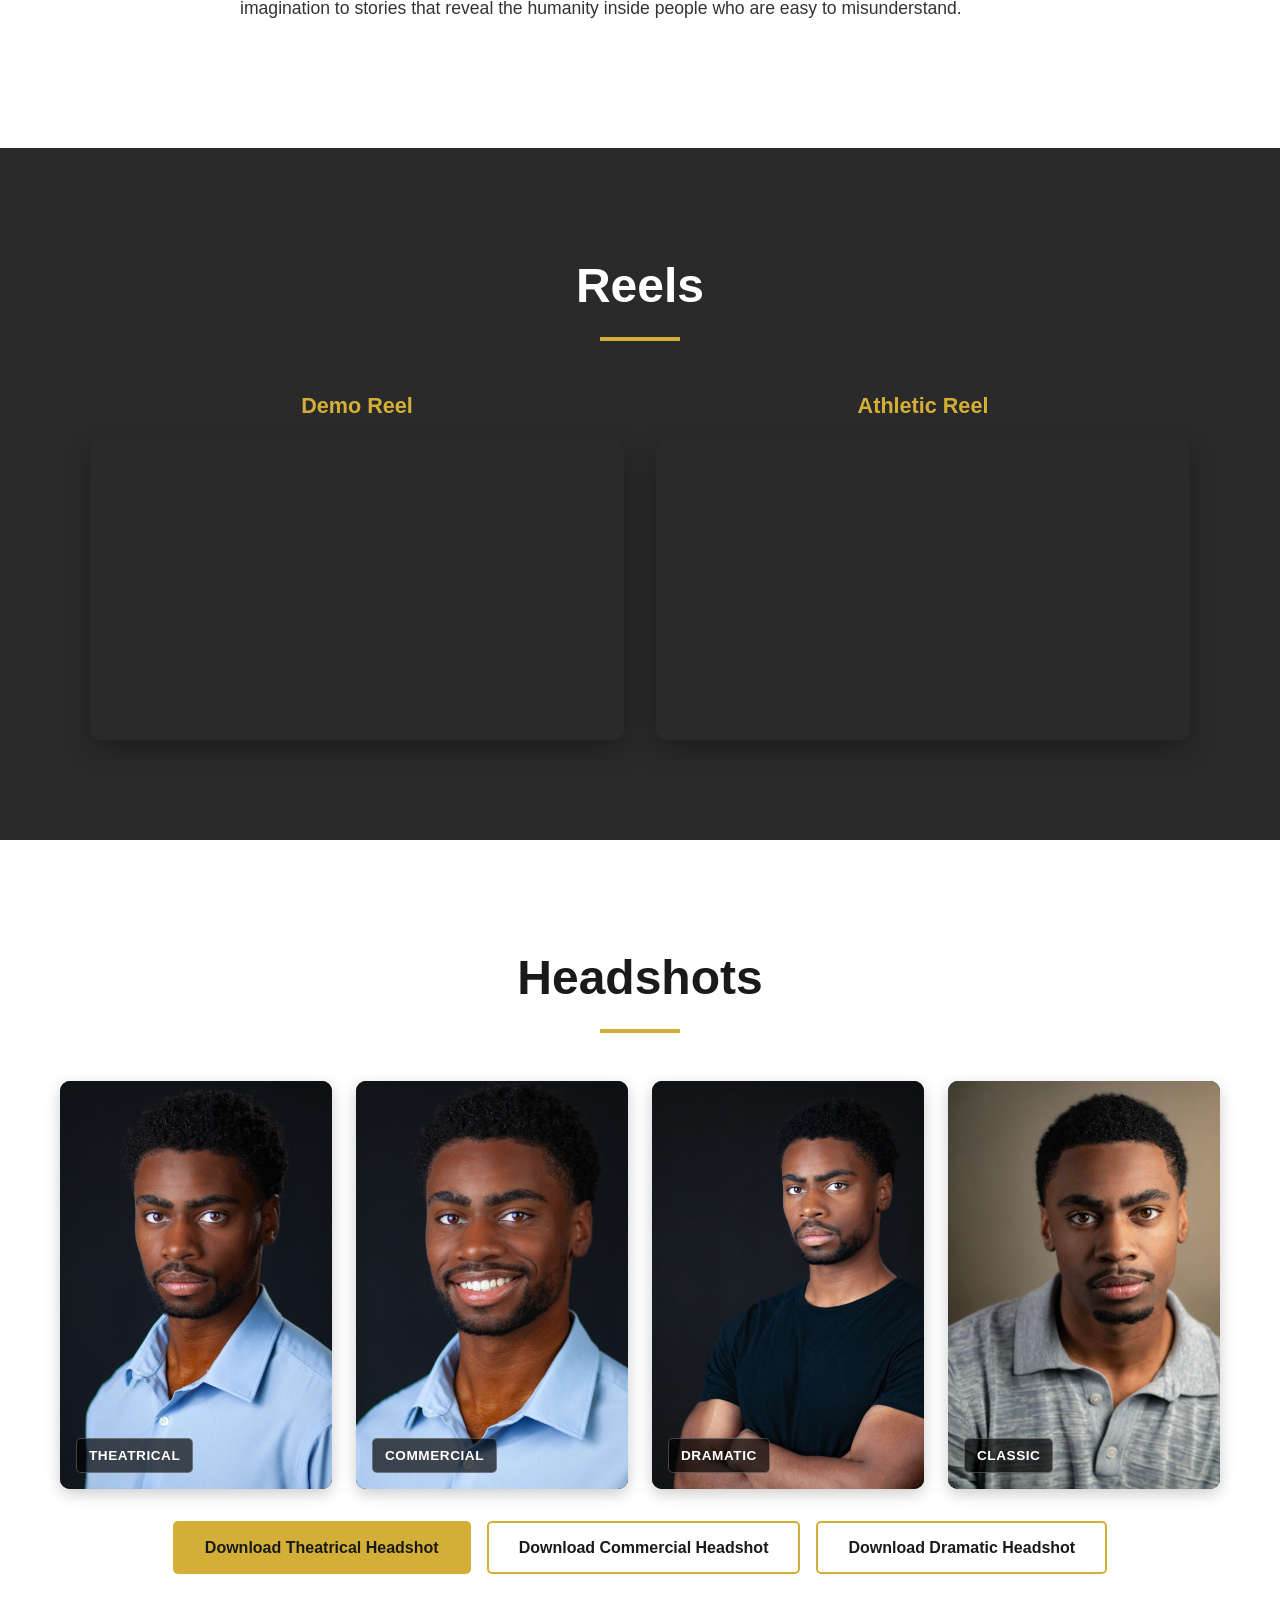
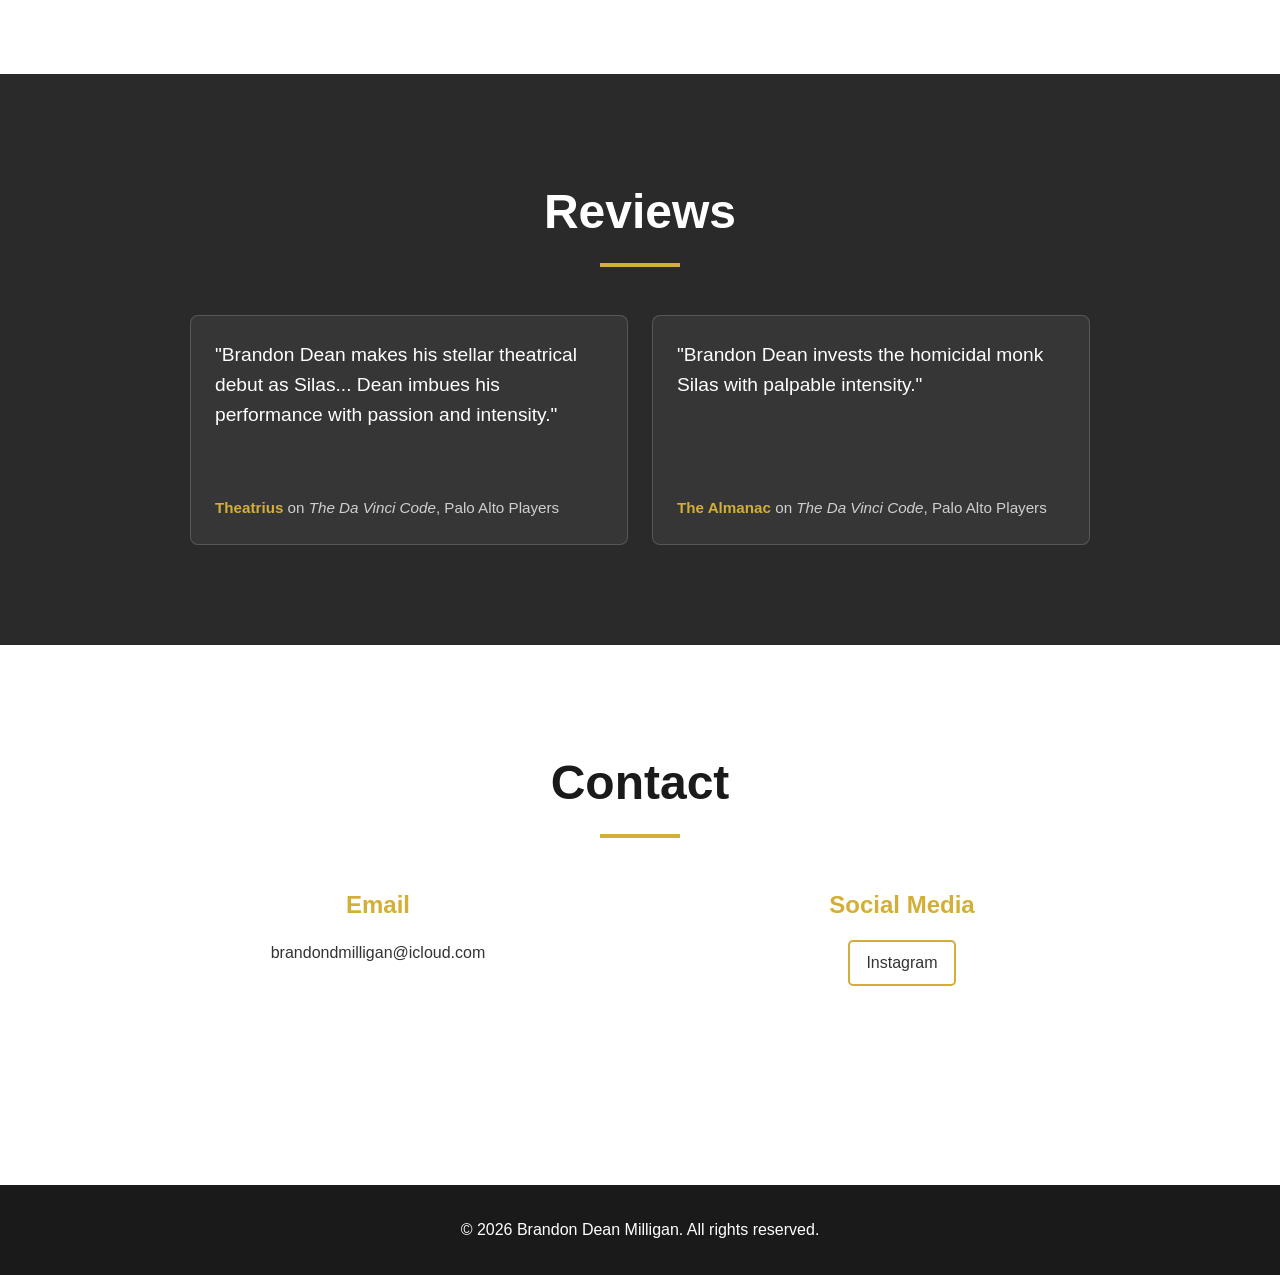
==== commit 8787fe0c: "Refresh bio and headshots" ====
--- a/index.html
+++ b/index.html
@@ -30,11 +30,10 @@
         <div class="hero-content">
             <h1>Brandon Dean Milligan</h1>
             <p class="tagline">Actor · Theatremaker · Filmmaker</p>
-            <p class="currently">Currently: SF Shakes <em>Julius Caesar</em> tour · Oakland Theater Project Acting Fellowship</p>
+            <p class="currently">Currently: SF Shakes <em>Julius Caesar</em> tour</p>
             <div class="hero-actions">
                 <a href="mailto:brandondmilligan@icloud.com" class="btn btn-primary">Email</a>
                 <a href="#reel" class="btn btn-secondary">Reels</a>
-                <a href="#showcase" class="btn btn-secondary">Showcase</a>
                 <a href="resume/BM-Res-5-7-26.pdf" class="btn btn-secondary" download>Resume</a>
             </div>
         </div>
@@ -45,16 +44,16 @@
             <h2>About Me</h2>
             <div class="bio-content">
                 <p>
-                    Brandon Dean Milligan is a Washington, DC native actor, theatremaker, and emerging filmmaker whose work begins in the body. With a background in kinesiology and a deep appetite for physical performance, Brandon builds characters from grounded impulse, muscular clarity, and lived-in behavior. He is drawn to performances that feel rooted, emotionally specific, and physically motivated.
+                    Brandon Dean Milligan is a Washington, DC native actor, theatremaker, and emerging filmmaker whose work begins in the body. With a background in kinesiology and a deep appetite for physical performance, he builds characters from grounded impulse, muscular clarity, and lived-in behavior.
                 </p>
                 <p>
-                    Brandon's training spans theater, film, classical text, movement, voice, and performance-making through the American Conservatory Theater's Summer Training Congress and San Francisco Semester. His studies at ACT have included Shakespeare, Voice, Verse and Character, Physical Theater, Acting Styles, Performance Making, Alexander Technique, clowning, and text work.
+                    Brandon trains across theater, film, classical text, movement, voice, and performance-making through American Conservatory Theater programs and Bay Area rehearsal rooms. His work draws on Shakespeare, verse, character, physical theater, acting styles, Alexander Technique, clowning, and text-driven ensemble practice.
                 </p>
                 <p>
-                    In 2026, Brandon joined San Francisco Shakespeare Festival's tour of <em>Julius Caesar</em>, alternating between Brutus and Caesar, and he is currently continuing his work as part of Oakland Theater Project's acting fellowship. His recent stage work also includes his Palo Alto Players debut as Silas in <em>The Da Vinci Code</em>.
+                    His recent work includes San Francisco Shakespeare Festival's 2026 <em>Julius Caesar</em> tour, alternating between Brutus and Caesar; Oakland Theater Project's acting fellowship; and his Palo Alto Players debut as Silas in <em>The Da Vinci Code</em>.
                 </p>
                 <p>
-                    Across theater, film, and his developing work as a filmmaker, Brandon is interested in complex, introspective, and troubled characters who remain deeply human at the end of the day. He is drawn to stories that reveal the humanity inside people who are easy to misunderstand, and he brings athletic precision, emotional availability, and a grounded physical imagination to that work. Brandon has been described as a fluid actor: deeply in his body, responsive to movement, and able to let emotional energy travel through physical life rather than simply holding still.
+                    Brandon is drawn to complex, introspective, and physically alive characters who remain deeply human at the end of the day. He brings athletic precision, emotional availability, and a grounded physical imagination to stories that reveal the humanity inside people who are easy to misunderstand.
                 </p>
             </div>
         </div>
@@ -90,34 +89,31 @@
         </div>
     </section>
 
-    <section id="showcase" class="section">
-        <div class="container">
-            <h2>Fellowship Showcase</h2>
-            <div class="showcase-content">
-                <p class="showcase-lede">Oakland Theater Project Acting Fellowship Showcase</p>
-                <p>Sunday, May 3, 2026 at 7:00 p.m.</p>
-                <p>Oakland Theater Project at FLAX art & design<br>1501 Martin Luther King Jr. Way, Oakland, CA 94612</p>
-                <a href="https://ci.ovationtix.com/35459/production/1275029?performanceId=11804853" class="btn btn-primary" target="_blank" rel="noopener noreferrer">Showcase Info</a>
-            </div>
-        </div>
-    </section>
-
     <section id="headshots" class="section">
         <div class="container">
             <h2>Headshots</h2>
             <div class="headshots-gallery">
-                <div class="headshot-item headshot-featured">
-                    <img src="images/OTP-Headshots-20060.jpg" alt="Brandon Dean Milligan serious theatrical headshot" class="headshot-img headshot-img-wide">
+                <div class="headshot-item">
+                    <img src="images/OTP-Headshots-20079.jpg" alt="Brandon Dean Milligan intense theatrical headshot in a light blue shirt" class="headshot-img">
                     <p class="headshot-caption">Theatrical</p>
                 </div>
                 <div class="headshot-item">
-                    <img src="images/brandon%20final-1.jpg" alt="Brandon Dean Milligan softer commercial headshot" class="headshot-img">
+                    <img src="images/OTP-Headshots-20071.jpg" alt="Brandon Dean Milligan warm smiling commercial headshot in a light blue shirt" class="headshot-img">
                     <p class="headshot-caption">Commercial</p>
+                </div>
+                <div class="headshot-item">
+                    <img src="images/OTP-Headshots-20060.jpg" alt="Brandon Dean Milligan serious theatrical headshot" class="headshot-img">
+                    <p class="headshot-caption">Dramatic</p>
+                </div>
+                <div class="headshot-item">
+                    <img src="images/brandon%20final-1.jpg" alt="Brandon Dean Milligan softer classic headshot" class="headshot-img">
+                    <p class="headshot-caption">Classic</p>
                 </div>
             </div>
             <div class="headshot-downloads">
-                <a href="images/OTP-Headshots-20060.jpg" class="btn btn-primary" download>Download Theatrical Headshot</a>
-                <a href="images/brandon%20final-1.jpg" class="btn btn-secondary" download>Download Commercial Headshot</a>
+                <a href="images/OTP-Headshots-20079.jpg" class="btn btn-primary" download>Download Theatrical Headshot</a>
+                <a href="images/OTP-Headshots-20071.jpg" class="btn btn-secondary" download>Download Commercial Headshot</a>
+                <a href="images/OTP-Headshots-20060.jpg" class="btn btn-secondary" download>Download Dramatic Headshot</a>
             </div>
         </div>
     </section>
--- a/styles.css
+++ b/styles.css
@@ -257,33 +257,11 @@
     color: var(--text-light);
 }
 
-/* Showcase Section */
-.showcase-content {
-    max-width: 720px;
-    margin: 0 auto;
-    text-align: center;
-    font-size: 1.1rem;
-}
-
-.showcase-content p {
-    margin-bottom: 1rem;
-}
-
-.showcase-lede {
-    color: var(--accent-color);
-    font-size: 1.35rem;
-    font-weight: 700;
-}
-
-.showcase-content .btn {
-    margin-top: 0.8rem;
-}
-
 /* Headshots Gallery */
 .headshots-gallery {
     display: grid;
-    grid-template-columns: 1.45fr 1fr;
-    gap: 2rem;
+    grid-template-columns: repeat(auto-fit, minmax(240px, 1fr));
+    gap: 1.5rem;
     margin-top: 3rem;
     align-items: stretch;
 }
@@ -298,10 +276,6 @@
     background: #000; /* Avoid white bars around images */
 }
 
-.headshot-featured {
-    aspect-ratio: 4 / 3;
-}
-
 .headshot-item:hover {
     transform: translateY(-5px);
     box-shadow: 0 10px 25px rgba(0, 0, 0, 0.3);
@@ -313,10 +287,6 @@
     display: block;
     object-fit: cover; /* Crop to fill without distortion */
     transition: transform 0.3s ease;
-}
-
-.headshot-img-wide {
-    object-position: 56% center;
 }
 
 .headshot-item:hover .headshot-img {
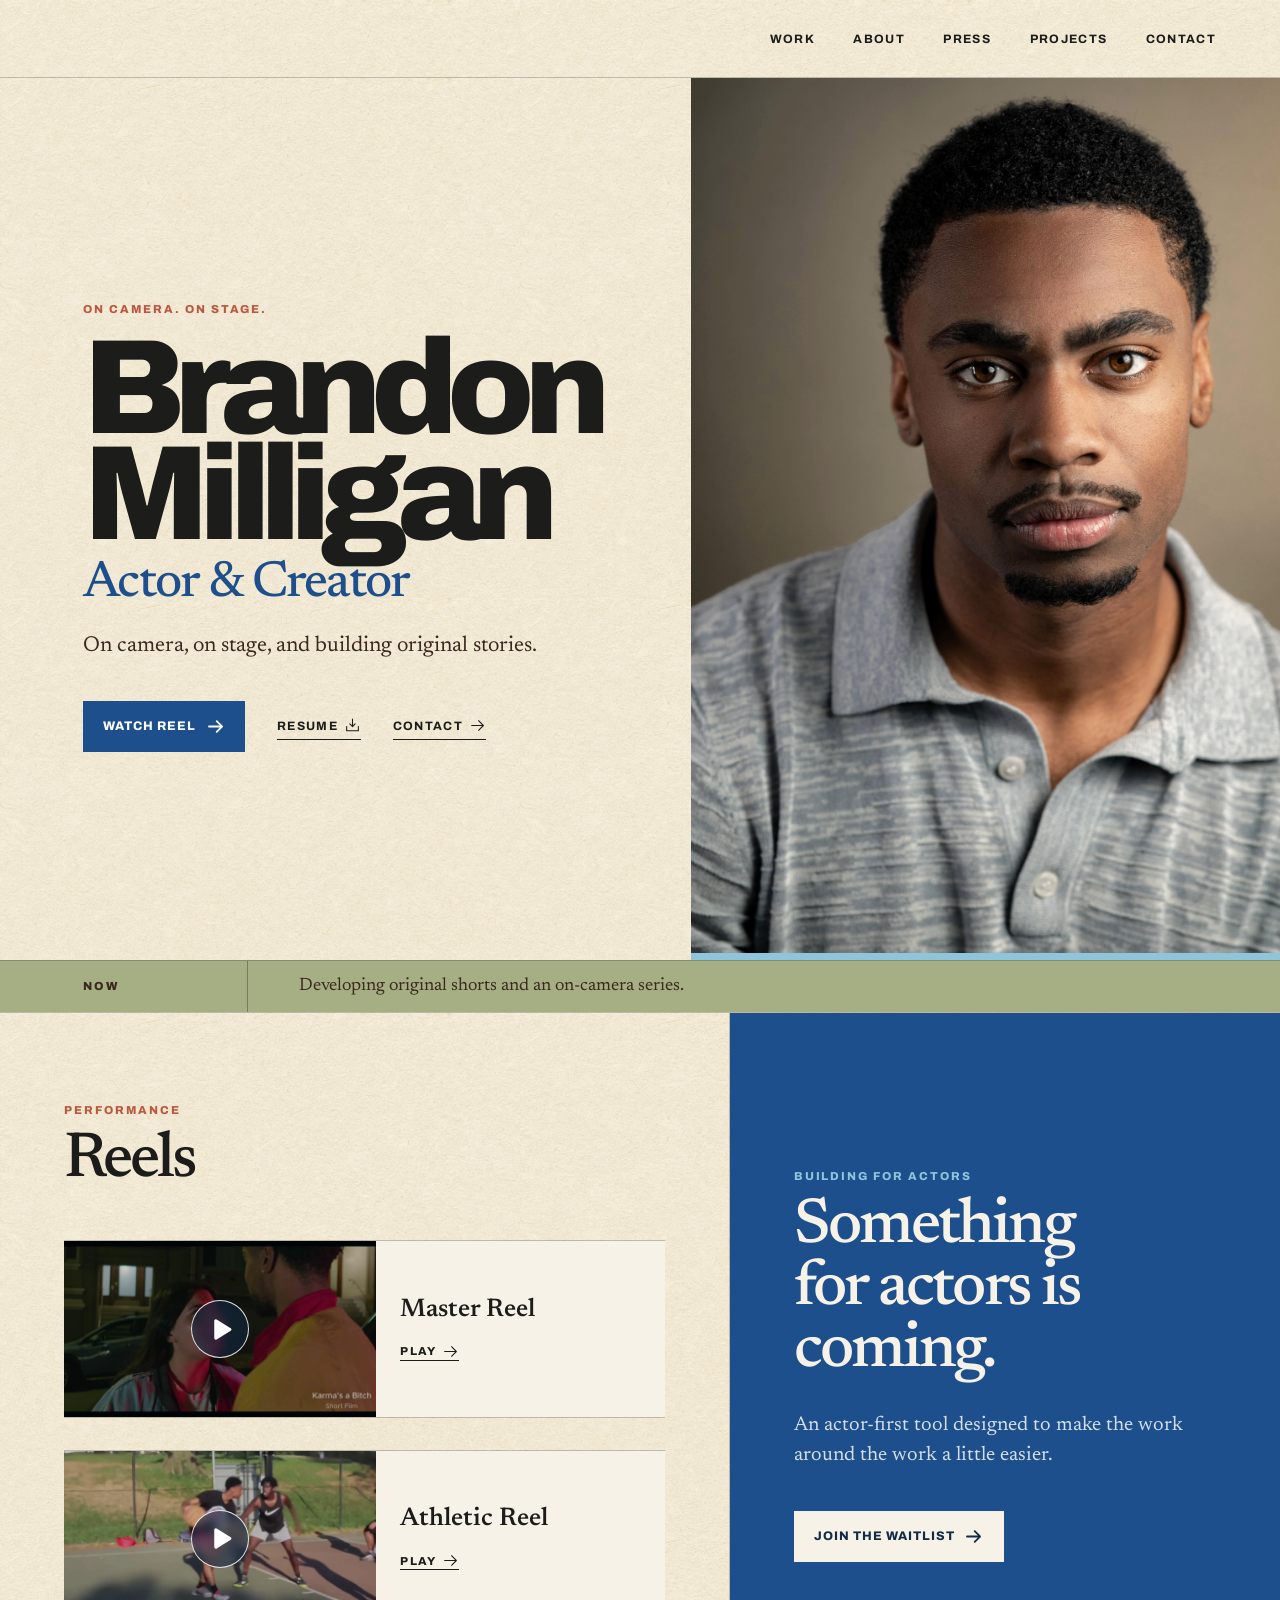
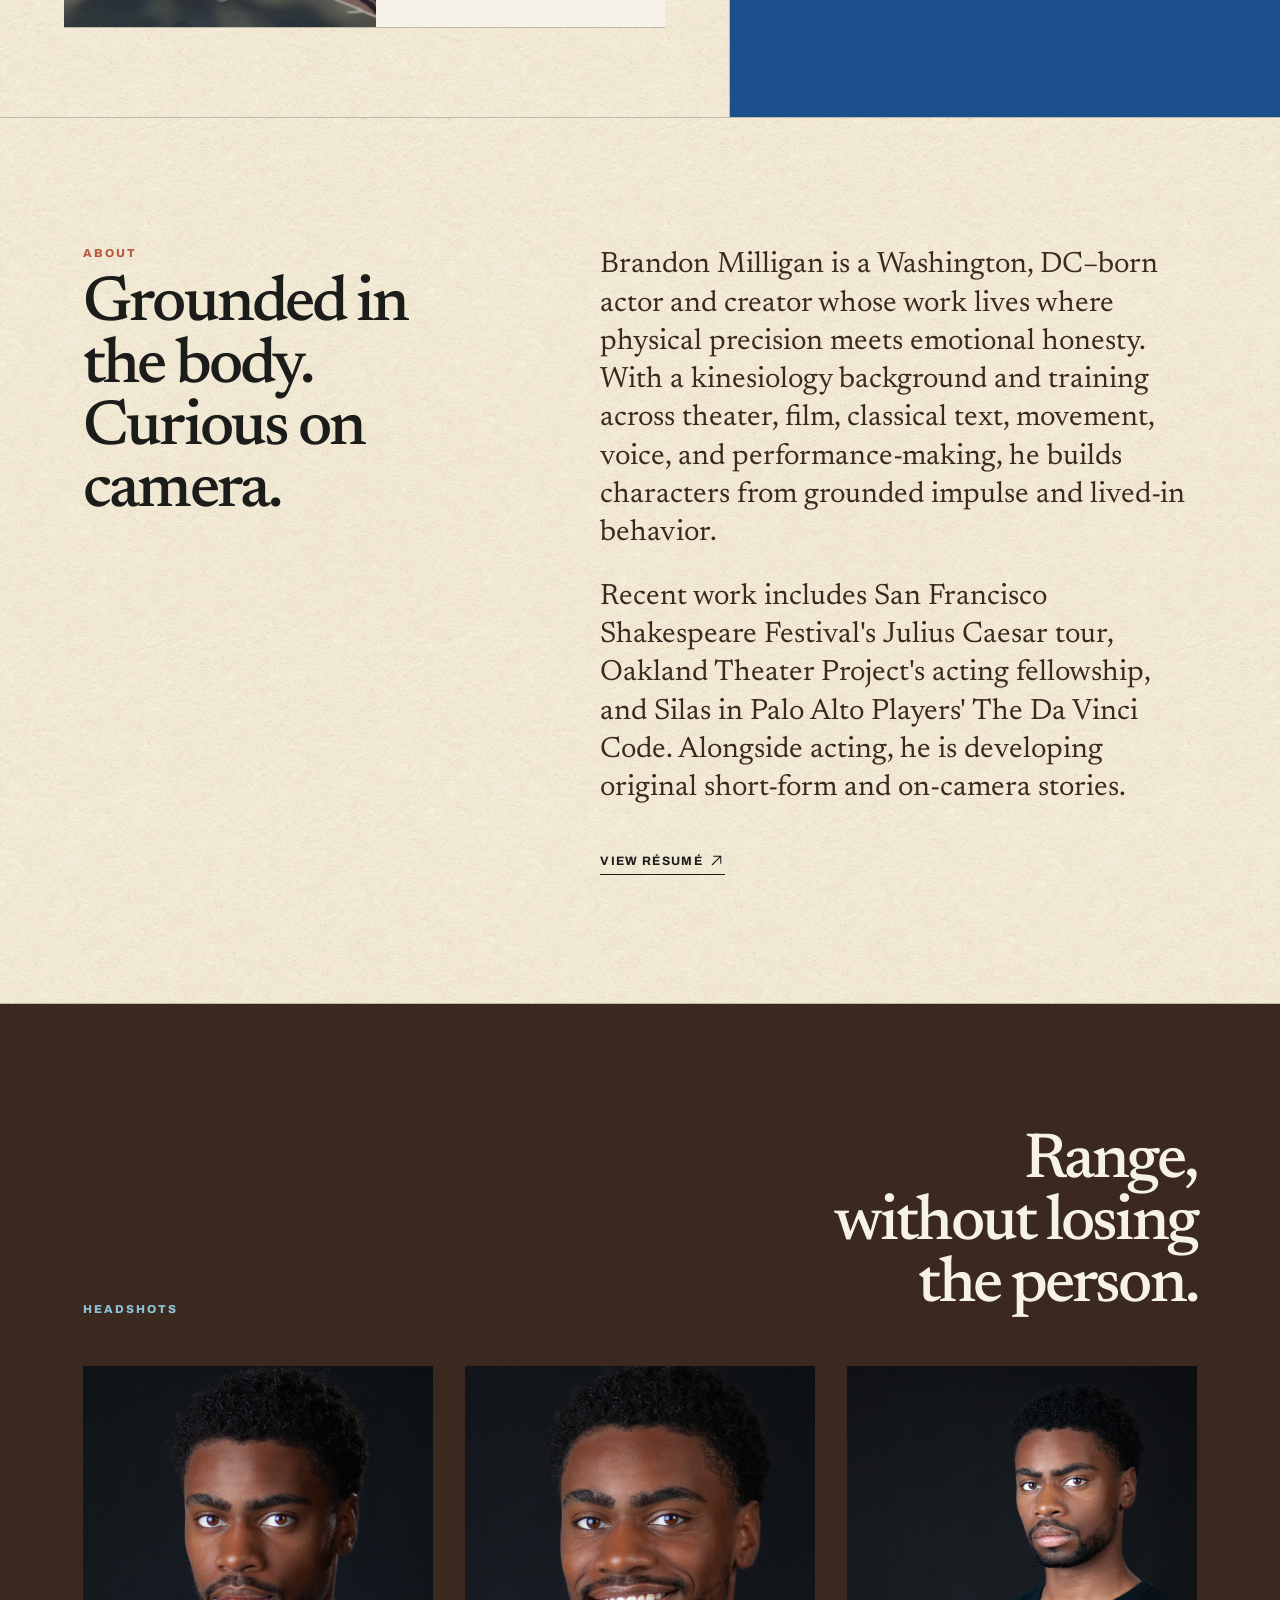
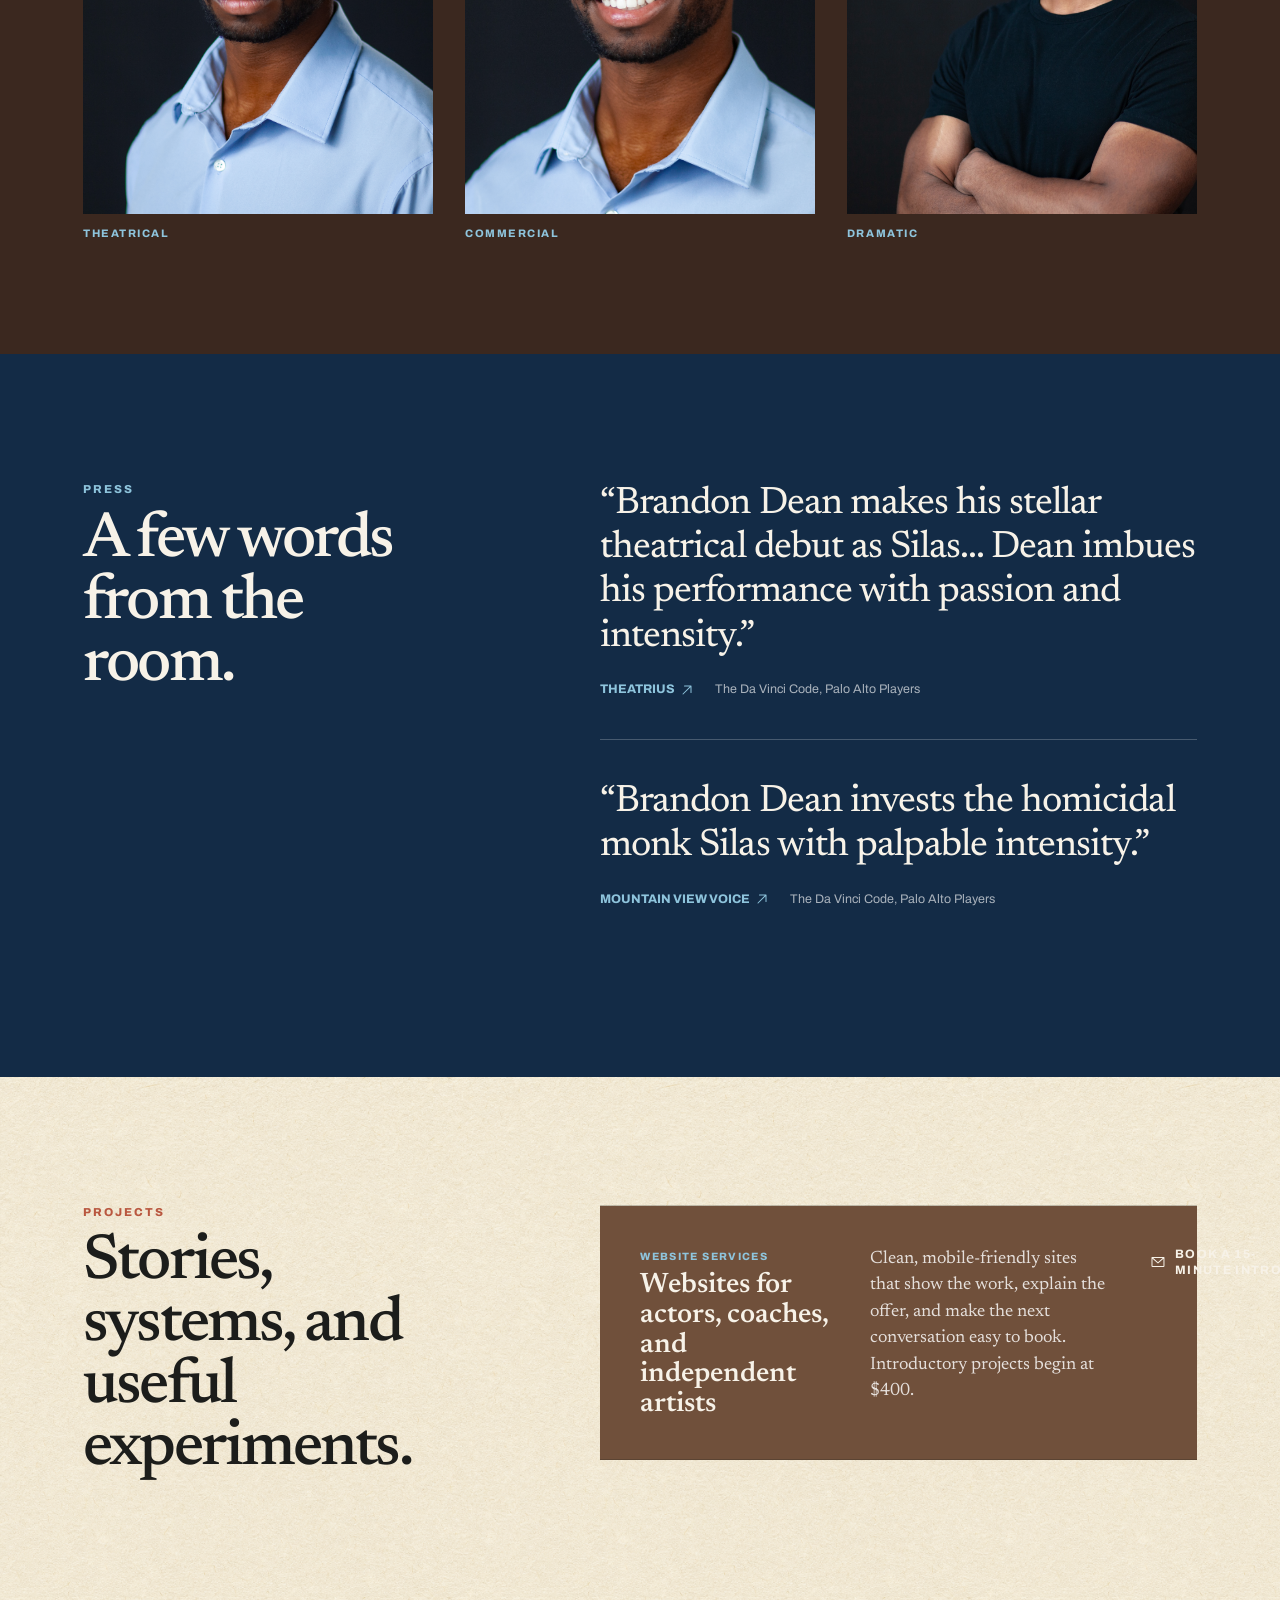
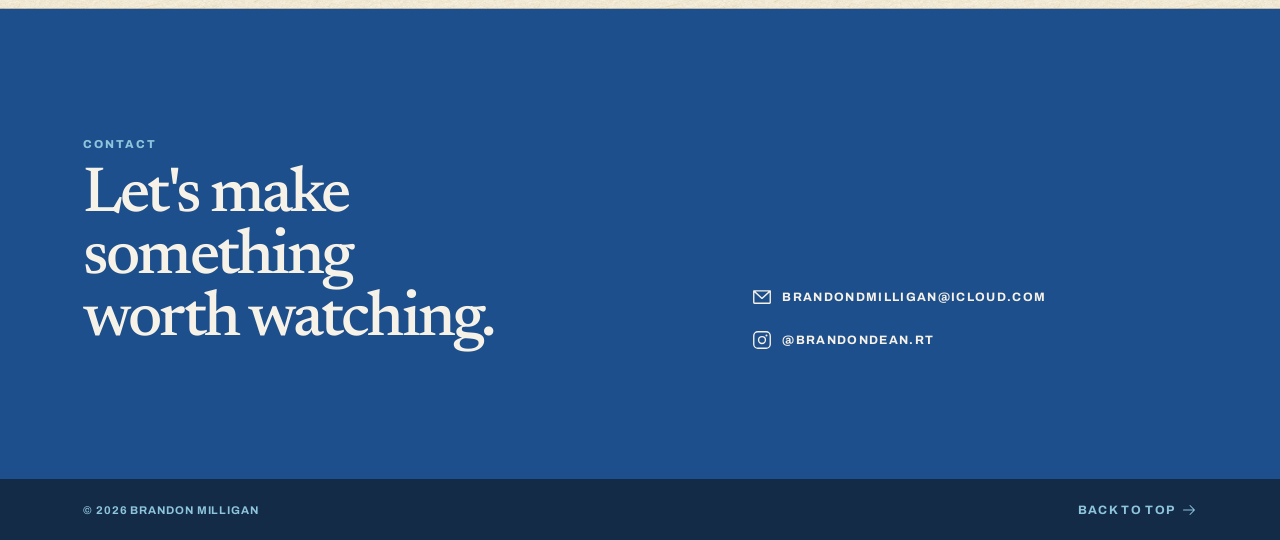
==== commit 92d0bca0: "Publish redesigned actor portfolio" ====
--- a/index.html
+++ b/index.html
@@ -1,163 +1,18 @@
-<!DOCTYPE html>
+<!doctype html>
 <html lang="en">
-<head>
-    <meta charset="UTF-8">
-    <meta name="viewport" content="width=device-width, initial-scale=1.0">
-    <title>Brandon Dean Milligan - Actor · Theatremaker · Filmmaker</title>
-    <link rel="stylesheet" href="styles.css">
-</head>
-<body>
-    <nav class="navbar">
-        <div class="nav-container">
-            <div class="logo">Brandon Dean Milligan</div>
-            <ul class="nav-menu">
-                <li><a href="#home">Home</a></li>
-                <li><a href="#bio">Bio</a></li>
-                <li><a href="#reel">Reel</a></li>
-                <li><a href="#headshots">Headshots</a></li>
-                <li><a href="#reviews">Reviews</a></li>
-                <li><a href="#contact">Contact</a></li>
-            </ul>
-            <div class="hamburger">
-                <span></span>
-                <span></span>
-                <span></span>
-            </div>
-        </div>
-    </nav>
-
-    <section id="home" class="hero">
-        <div class="hero-content">
-            <h1>Brandon Dean Milligan</h1>
-            <p class="tagline">Actor · Theatremaker · Filmmaker</p>
-            <p class="currently">Currently: SF Shakes <em>Julius Caesar</em> tour</p>
-            <div class="hero-actions">
-                <a href="mailto:brandondmilligan@icloud.com" class="btn btn-primary">Email</a>
-                <a href="#reel" class="btn btn-secondary">Reels</a>
-                <a href="resume/BM-Res-5-7-26.pdf" class="btn btn-secondary" download>Resume</a>
-            </div>
-        </div>
-    </section>
-
-    <section id="bio" class="section">
-        <div class="container">
-            <h2>About Me</h2>
-            <div class="bio-content">
-                <p>
-                    Brandon Dean Milligan is a Washington, DC native actor, theatremaker, and emerging filmmaker whose work begins in the body. With a background in kinesiology and a deep appetite for physical performance, he builds characters from grounded impulse, muscular clarity, and lived-in behavior.
-                </p>
-                <p>
-                    Brandon trains across theater, film, classical text, movement, voice, and performance-making through American Conservatory Theater programs and Bay Area rehearsal rooms. His work draws on Shakespeare, verse, character, physical theater, acting styles, Alexander Technique, clowning, and text-driven ensemble practice.
-                </p>
-                <p>
-                    His recent work includes San Francisco Shakespeare Festival's 2026 <em>Julius Caesar</em> tour, alternating between Brutus and Caesar; Oakland Theater Project's acting fellowship; and his Palo Alto Players debut as Silas in <em>The Da Vinci Code</em>.
-                </p>
-                <p>
-                    Brandon is drawn to complex, introspective, and physically alive characters who remain deeply human at the end of the day. He brings athletic precision, emotional availability, and a grounded physical imagination to stories that reveal the humanity inside people who are easy to misunderstand.
-                </p>
-            </div>
-        </div>
-    </section>
-
-    <section id="reel" class="section section-dark">
-        <div class="container">
-            <h2>Reels</h2>
-            <div class="reel-container">
-                <div class="reels-grid">
-                    <article class="reel-item">
-                        <h3>Demo Reel</h3>
-                        <div class="video-wrapper">
-                            <iframe src="https://www.youtube.com/embed/KAoOgbPsOsE"
-                                    title="Brandon Dean Milligan - Demo Reel"
-                                    frameborder="0"
-                                    allow="accelerometer; autoplay; clipboard-write; encrypted-media; gyroscope; picture-in-picture; web-share"
-                                    allowfullscreen></iframe>
-                        </div>
-                    </article>
-                    <article class="reel-item">
-                        <h3>Athletic Reel</h3>
-                        <div class="video-wrapper">
-                            <iframe src="https://www.youtube.com/embed/es5BeecB0Ao"
-                                    title="Brandon Dean Milligan - Athletic Reel"
-                                    frameborder="0"
-                                    allow="accelerometer; autoplay; clipboard-write; encrypted-media; gyroscope; picture-in-picture; web-share"
-                                    allowfullscreen></iframe>
-                        </div>
-                    </article>
-                </div>
-            </div>
-        </div>
-    </section>
-
-    <section id="headshots" class="section">
-        <div class="container">
-            <h2>Headshots</h2>
-            <div class="headshots-gallery">
-                <div class="headshot-item">
-                    <img src="images/OTP-Headshots-20079.jpg" alt="Brandon Dean Milligan intense theatrical headshot in a light blue shirt" class="headshot-img">
-                    <p class="headshot-caption">Theatrical</p>
-                </div>
-                <div class="headshot-item">
-                    <img src="images/OTP-Headshots-20071.jpg" alt="Brandon Dean Milligan warm smiling commercial headshot in a light blue shirt" class="headshot-img">
-                    <p class="headshot-caption">Commercial</p>
-                </div>
-                <div class="headshot-item">
-                    <img src="images/OTP-Headshots-20060.jpg" alt="Brandon Dean Milligan serious theatrical headshot" class="headshot-img">
-                    <p class="headshot-caption">Dramatic</p>
-                </div>
-                <div class="headshot-item">
-                    <img src="images/brandon%20final-1.jpg" alt="Brandon Dean Milligan softer classic headshot" class="headshot-img">
-                    <p class="headshot-caption">Classic</p>
-                </div>
-            </div>
-            <div class="headshot-downloads">
-                <a href="images/OTP-Headshots-20079.jpg" class="btn btn-primary" download>Download Theatrical Headshot</a>
-                <a href="images/OTP-Headshots-20071.jpg" class="btn btn-secondary" download>Download Commercial Headshot</a>
-                <a href="images/OTP-Headshots-20060.jpg" class="btn btn-secondary" download>Download Dramatic Headshot</a>
-            </div>
-        </div>
-    </section>
-
-    <section id="reviews" class="section section-dark">
-        <div class="container">
-            <h2>Reviews</h2>
-            <div class="reviews-grid">
-                <article class="review-card">
-                    <p class="review-quote">"Brandon Dean makes his stellar theatrical debut as Silas... Dean imbues his performance with passion and intensity."</p>
-                    <p class="review-source"><a href="https://www.theatrius.com/reviews/2026-1-21/the-davinci-code-at-palo-alto" target="_blank" rel="noopener noreferrer">Theatrius</a> on <em>The Da Vinci Code</em>, Palo Alto Players</p>
-                </article>
-                <article class="review-card">
-                    <p class="review-quote">"Brandon Dean invests the homicidal monk Silas with palpable intensity."</p>
-                    <p class="review-source"><a href="https://www.almanacnews.com/ae/2026/01/22/review-theology-meets-thriller-in-palo-alto-players-the-da-vinci-code/" target="_blank" rel="noopener noreferrer">The Almanac</a> on <em>The Da Vinci Code</em>, Palo Alto Players</p>
-                </article>
-            </div>
-        </div>
-    </section>
-
-    <section id="contact" class="section">
-        <div class="container">
-            <h2>Contact</h2>
-            <div class="contact-info">
-                <div class="contact-item">
-                    <h3>Email</h3>
-                    <a href="mailto:brandondmilligan@icloud.com">brandondmilligan@icloud.com</a>
-                </div>
-                <div class="contact-item">
-                    <h3>Social Media</h3>
-                    <div class="social-links">
-                        <a href="https://instagram.com/itsbrandondean" target="_blank" rel="noopener noreferrer">Instagram</a>
-                    </div>
-                </div>
-            </div>
-        </div>
-    </section>
-
-    <footer>
-        <div class="container">
-            <p>&copy; 2026 Brandon Dean Milligan. All rights reserved.</p>
-        </div>
-    </footer>
-
-    <script src="script.js"></script>
-</body>
+  <head>
+    <meta charset="UTF-8" />
+    <meta name="viewport" content="width=device-width, initial-scale=1.0" />
+    <meta
+      name="description"
+      content="Brandon Milligan is an actor and creator working across screen, stage, and original stories."
+    />
+    <meta name="theme-color" content="#132b46" />
+    <title>Brandon Milligan — Actor &amp; Creator</title>
+    <script type="module" crossorigin src="/assets/index-BrxnPZj0.js"></script>
+    <link rel="stylesheet" crossorigin href="/assets/index-kc9gT4A8.css">
+  </head>
+  <body>
+    <div id="root"></div>
+  </body>
 </html>
--- a/assets/index-kc9gT4A8.css
+++ b/assets/index-kc9gT4A8.css
@@ -0,0 +1 @@
+@font-face{font-family:Archivo Variable;font-style:normal;font-display:swap;font-weight:100 900;src:url(/assets/archivo-vietnamese-wght-normal-XAtsl5Q_.woff2) format("woff2-variations");unicode-range:U+0102-0103,U+0110-0111,U+0128-0129,U+0168-0169,U+01A0-01A1,U+01AF-01B0,U+0300-0301,U+0303-0304,U+0308-0309,U+0323,U+0329,U+1EA0-1EF9,U+20AB}@font-face{font-family:Archivo Variable;font-style:normal;font-display:swap;font-weight:100 900;src:url(/assets/archivo-latin-ext-wght-normal-C4zznr8T.woff2) format("woff2-variations");unicode-range:U+0100-02BA,U+02BD-02C5,U+02C7-02CC,U+02CE-02D7,U+02DD-02FF,U+0304,U+0308,U+0329,U+1D00-1DBF,U+1E00-1E9F,U+1EF2-1EFF,U+2020,U+20A0-20AB,U+20AD-20C0,U+2113,U+2C60-2C7F,U+A720-A7FF}@font-face{font-family:Archivo Variable;font-style:normal;font-display:swap;font-weight:100 900;src:url(/assets/archivo-latin-wght-normal-E0tuGl4L.woff2) format("woff2-variations");unicode-range:U+0000-00FF,U+0131,U+0152-0153,U+02BB-02BC,U+02C6,U+02DA,U+02DC,U+0304,U+0308,U+0329,U+2000-206F,U+20AC,U+2122,U+2191,U+2193,U+2212,U+2215,U+FEFF,U+FFFD}@font-face{font-family:Newsreader Variable;font-style:normal;font-display:swap;font-weight:200 800;src:url(/assets/newsreader-vietnamese-wght-normal-Czsa-EzN.woff2) format("woff2-variations");unicode-range:U+0102-0103,U+0110-0111,U+0128-0129,U+0168-0169,U+01A0-01A1,U+01AF-01B0,U+0300-0301,U+0303-0304,U+0308-0309,U+0323,U+0329,U+1EA0-1EF9,U+20AB}@font-face{font-family:Newsreader Variable;font-style:normal;font-display:swap;font-weight:200 800;src:url(/assets/newsreader-latin-ext-wght-normal-C-3rgBeH.woff2) format("woff2-variations");unicode-range:U+0100-02BA,U+02BD-02C5,U+02C7-02CC,U+02CE-02D7,U+02DD-02FF,U+0304,U+0308,U+0329,U+1D00-1DBF,U+1E00-1E9F,U+1EF2-1EFF,U+2020,U+20A0-20AB,U+20AD-20C0,U+2113,U+2C60-2C7F,U+A720-A7FF}@font-face{font-family:Newsreader Variable;font-style:normal;font-display:swap;font-weight:200 800;src:url(/assets/newsreader-latin-wght-normal-CCVVNp6i.woff2) format("woff2-variations");unicode-range:U+0000-00FF,U+0131,U+0152-0153,U+02BB-02BC,U+02C6,U+02DA,U+02DC,U+0304,U+0308,U+0329,U+2000-206F,U+20AC,U+2122,U+2191,U+2193,U+2212,U+2215,U+FEFF,U+FFFD}:root{color:#1c1d1b;background:#f1eadc;font-family:Archivo Variable,Arial,sans-serif;font-synthesis:none;text-rendering:optimizeLegibility;--ink: #1c1d1b;--cream: #f1eadc;--cream-deep: #e5d9c3;--cream-light: #f7f2e8;--midnight: #132b46;--blue: #1d4f8c;--sky: #8ec4dc;--sage: #a6af83;--brown: #70503b;--brown-dark: #3b281f;--rust: #b9573f;--line: rgba(28, 29, 27, .24)}*{box-sizing:border-box}html{scroll-behavior:smooth}body{margin:0;min-width:320px;min-height:100vh;color:var(--ink);background:var(--cream);-webkit-font-smoothing:antialiased}body,button,a{font-family:Archivo Variable,Arial,sans-serif}button,a{-webkit-tap-highlight-color:transparent}a,button{color:inherit}img{display:block;max-width:100%}main{overflow:clip}.paper{background-color:var(--cream);background-image:url(/assets/paper-texture.png);background-repeat:repeat;background-size:520px 520px}.site-header{position:relative;z-index:20;display:flex;min-height:78px;align-items:center;justify-content:flex-end;padding:0 5vw;border-bottom:1px solid var(--line)}.primary-nav{display:flex;align-items:center;gap:clamp(1.5rem,3vw,3.25rem)}.primary-nav a,.mobile-wordmark,.text-link,.icon-link,.contact-links a,footer a{font-size:.76rem;font-weight:720;letter-spacing:.11em;text-decoration:none;text-transform:uppercase}.primary-nav a{position:relative;padding:.3rem 0}.primary-nav a:after{position:absolute;right:0;bottom:-.15rem;left:0;height:2px;background:var(--rust);content:"";scale:0 1;transform-origin:right;transition:scale .18s ease}.primary-nav a:hover:after,.primary-nav a:focus-visible:after{scale:1 1;transform-origin:left}.mobile-wordmark,.menu-toggle{display:none}.hero{display:grid;min-height:770px;grid-template-columns:minmax(0,54%) minmax(0,46%);grid-template-rows:1fr auto;border-bottom:1px solid var(--line)}.hero-copy{display:flex;min-width:0;flex-direction:column;justify-content:center;padding:5.5rem clamp(2.25rem,6vw,7.5rem) 4.5rem 6.5vw}.hero-kicker,.eyebrow{margin:0;color:var(--rust);font-size:.72rem;font-weight:790;letter-spacing:.17em;line-height:1.35;text-transform:uppercase}.hero h1{max-width:8ch;margin:1.1rem 0 .7rem;color:var(--ink);font-size:clamp(5rem,10.5vw,9.2rem);font-weight:850;letter-spacing:-.08em;line-height:.79}.hero-role{margin:0;color:var(--blue);font-family:Newsreader Variable,Georgia,serif;font-size:clamp(2.5rem,4vw,4.3rem);font-style:italic;font-weight:480;letter-spacing:-.035em;line-height:1}.hero-description{max-width:32rem;margin:1.4rem 0 0;color:var(--brown-dark);font-family:Newsreader Variable,Georgia,serif;font-size:clamp(1.25rem,1.7vw,1.65rem);line-height:1.35}.hero-actions{display:flex;flex-wrap:wrap;align-items:center;gap:1.25rem 2rem;margin-top:2.45rem}.button{display:inline-flex;min-height:51px;align-items:center;justify-content:center;gap:.6rem;padding:.9rem 1.2rem;border:1px solid transparent;border-radius:0;font-size:.78rem;font-weight:780;letter-spacing:.08em;text-decoration:none;text-transform:uppercase;transition:background-color .16s ease,color .16s ease,translate .16s ease}button.button{cursor:pointer}.button:hover{translate:0 -2px}.button-primary{color:#fff;background:var(--blue)}.button-primary:hover{background:var(--midnight)}.button-light{color:var(--midnight);background:var(--cream-light)}.button-light:hover{color:var(--cream-light);background:var(--rust)}.text-link{display:inline-flex;align-items:center;gap:.35rem;padding:.3rem 0;border-bottom:1px solid currentColor}.hero-image{position:relative;min-height:690px;overflow:hidden;background:var(--brown)}.hero-image:after{position:absolute;inset:auto 0 0;height:7px;background:var(--sky);content:""}.hero-image img{width:100%;height:100%;object-fit:cover;object-position:49% 24%;scale:1.01;filter:saturate(.87) contrast(1.03) sepia(.06)}.now-strip{display:grid;grid-column:1 / -1;grid-template-columns:minmax(90px,.24fr) 1fr;border-top:1px solid var(--line);background:var(--sage)}.now-strip span{display:flex;align-items:center;padding:1.1rem 6.5vw;border-right:1px solid rgba(28,29,27,.35);color:var(--brown-dark);font-size:.73rem;font-weight:820;letter-spacing:.15em;text-transform:uppercase}.now-strip p{margin:0;padding:1.05rem clamp(1.25rem,4vw,4.5rem);color:var(--brown-dark);font-family:Newsreader Variable,Georgia,serif;font-size:clamp(1rem,1.4vw,1.25rem);font-style:italic}.reels-waitlist{display:grid;grid-template-columns:minmax(0,57%) minmax(0,43%);border-bottom:1px solid var(--line)}.reels-column,.waitlist-panel{min-height:680px;padding:clamp(4rem,7vw,7rem) clamp(2rem,5vw,6rem)}.reels-column{border-right:1px solid var(--line)}.section-heading h2,.waitlist-panel h2,.contact-section h2{margin:.75rem 0 0;font-family:Newsreader Variable,Georgia,serif;font-size:clamp(2.9rem,5vw,5.5rem);font-weight:520;letter-spacing:-.045em;line-height:.97}.reels-list{display:grid;gap:2rem;margin-top:3rem}.reel-card{display:grid;grid-template-columns:minmax(185px,.52fr) minmax(150px,.48fr);border-top:1px solid var(--line);border-bottom:1px solid var(--line)}.reel-media{position:relative;overflow:hidden;aspect-ratio:16 / 9;background:var(--midnight)}.reel-media iframe,.reel-trigger,.reel-trigger img{width:100%;height:100%;border:0}.reel-trigger{position:relative;display:block;padding:0;cursor:pointer;background:transparent}.reel-trigger:after{position:absolute;top:0;right:0;bottom:0;left:0;background:#08172333;content:"";transition:background-color .18s ease}.reel-trigger:hover:after{background:#0817230d}.reel-trigger img{object-fit:cover}.play-control{position:absolute;z-index:2;top:50%;left:50%;display:grid;width:58px;height:58px;place-items:center;border:1px solid rgba(255,255,255,.85);border-radius:50%;color:#fff;background:#132b468c;translate:-50% -50%;-webkit-backdrop-filter:blur(4px);backdrop-filter:blur(4px);transition:scale .16s ease,background-color .16s ease}.reel-trigger:hover .play-control{scale:1.08;background:#1d4f8cd4}.video-close{position:absolute;z-index:3;top:.6rem;right:.6rem;display:grid;width:34px;height:34px;place-items:center;border:1px solid rgba(255,255,255,.7);border-radius:50%;color:#fff;background:#132b46c7;cursor:pointer}.reel-meta{display:flex;min-width:0;flex-direction:column;align-items:flex-start;justify-content:center;gap:1.2rem;padding:1.25rem 1.5rem;background:var(--cream-light)}.reel-meta h3{margin:0;font-family:Newsreader Variable,Georgia,serif;font-size:clamp(1.45rem,2vw,2rem);font-weight:560;line-height:1}.reel-meta button{display:inline-flex;align-items:center;gap:.35rem;padding:0;border:0;border-bottom:1px solid currentColor;font-size:.72rem;font-weight:780;letter-spacing:.11em;text-transform:uppercase;cursor:pointer;background:transparent}.waitlist-panel{display:flex;flex-direction:column;align-items:flex-start;justify-content:center;color:#fff;background:var(--blue)}.waitlist-panel .eyebrow{color:var(--sky)}.waitlist-panel h2{max-width:8ch;color:var(--cream-light)}.waitlist-panel>p:not(.eyebrow){max-width:26rem;margin:1.8rem 0 2.5rem;color:#ffffffd1;font-family:Newsreader Variable,Georgia,serif;font-size:1.25rem;line-height:1.48}.section-shell{display:grid;grid-template-columns:minmax(250px,.82fr) minmax(0,1.18fr);gap:clamp(3rem,8vw,9rem);padding:clamp(5rem,10vw,10rem) 6.5vw}.sticky-heading{align-self:start}.sticky-heading h2{max-width:9ch}.about-section{border-bottom:1px solid var(--line)}.about-copy{max-width:50rem}.about-copy p{margin:0 0 1.6rem;color:var(--brown-dark);font-family:Newsreader Variable,Georgia,serif;font-size:clamp(1.45rem,2.3vw,2.15rem);line-height:1.3}.about-copy .text-link{margin-top:.9rem}.headshots-section{padding:clamp(5rem,9vw,9rem) 6.5vw;color:var(--cream-light);background:var(--brown-dark)}.headshots-section .eyebrow{color:var(--sky)}.headshots-heading{display:flex;align-items:end;justify-content:space-between;gap:2rem;margin-bottom:3rem}.headshots-heading h2{max-width:10ch;text-align:right}.headshot-grid{display:grid;grid-template-columns:1fr 1fr 1fr;gap:clamp(1rem,2.5vw,2.5rem)}.headshot-grid figure{margin:0}.headshot-grid img{width:100%;aspect-ratio:.78;object-fit:cover;object-position:center 20%;filter:saturate(.9)}.headshot-grid figcaption{padding-top:.8rem;color:var(--sky);font-size:.68rem;font-weight:760;letter-spacing:.14em;text-transform:uppercase}.press-section{color:var(--cream-light);background:var(--midnight)}.press-section .eyebrow{color:var(--sky)}.press-quotes{display:grid;gap:2.5rem}.press-quotes blockquote{margin:0;padding:0 0 2.5rem;border-bottom:1px solid rgba(255,255,255,.22)}.press-quotes blockquote:last-child{border-bottom:0}.press-quotes blockquote p{margin:0;font-family:Newsreader Variable,Georgia,serif;font-size:clamp(1.8rem,3vw,3.15rem);font-weight:430;letter-spacing:-.025em;line-height:1.15}.press-quotes cite{display:flex;flex-wrap:wrap;align-items:center;gap:.7rem 1.25rem;margin-top:1.35rem;color:#ffffffa3;font-size:.78rem;font-style:normal;line-height:1.5}.press-quotes cite a{display:inline-flex;align-items:center;gap:.25rem;color:var(--sky);font-weight:760;text-decoration:none;text-transform:uppercase}.projects-section{border-bottom:1px solid var(--line)}.project-list{border-top:1px solid var(--line)}.project-row{display:grid;grid-template-columns:minmax(190px,.8fr) minmax(240px,1.15fr) minmax(150px,.56fr);gap:2.5rem;align-items:start;padding:2.2rem 0;border-bottom:1px solid var(--line)}.project-row>div>span{color:var(--rust);font-size:.66rem;font-weight:780;letter-spacing:.13em;text-transform:uppercase}.project-row h3{margin:.55rem 0 0;font-family:Newsreader Variable,Georgia,serif;font-size:clamp(1.55rem,2.2vw,2.25rem);font-weight:560;line-height:1.05}.project-row p{margin:0;color:var(--brown-dark);font-family:Newsreader Variable,Georgia,serif;font-size:1.12rem;line-height:1.48}.icon-link{display:inline-flex;align-items:center;gap:.55rem;line-height:1.35}.service-row{padding:2.5rem;color:var(--cream-light);background:var(--brown)}.service-row p{color:#ffffffd1}.service-row>div>span{color:var(--sky)}.contact-section{display:grid;grid-template-columns:1.15fr .85fr;gap:4rem;align-items:end;padding:clamp(5rem,10vw,9rem) 6.5vw;color:var(--cream-light);background:var(--blue)}.contact-section .eyebrow{color:var(--sky)}.contact-section h2{max-width:11ch}.contact-links{display:flex;flex-direction:column;align-items:flex-start;gap:1.3rem}.contact-links a{display:flex;max-width:100%;align-items:center;gap:.6rem;overflow-wrap:anywhere}footer{display:flex;align-items:center;justify-content:space-between;gap:2rem;padding:1.4rem 6.5vw;color:var(--sky);background:var(--midnight);font-size:.7rem;font-weight:700;letter-spacing:.08em;text-transform:uppercase}footer a{display:inline-flex;align-items:center;gap:.35rem}:focus-visible{outline:3px solid var(--sky);outline-offset:4px}@media(max-width:1050px){.hero{grid-template-columns:55% 45%}.hero-copy{padding-right:2.5rem}.reels-waitlist{grid-template-columns:59% 41%}.reels-column,.waitlist-panel{padding-inline:3.2rem}.section-shell{gap:4rem}.project-row{grid-template-columns:1fr;gap:1.15rem}.project-row .icon-link{margin-top:.4rem}}@media(max-width:800px){.site-header{position:sticky;top:0;justify-content:space-between;min-height:68px}.mobile-wordmark,.menu-toggle{display:flex}.mobile-wordmark{color:var(--blue);font-family:Newsreader Variable,Georgia,serif;font-size:1rem;font-style:italic;letter-spacing:0;text-transform:none}.menu-toggle{align-items:center;justify-content:center;padding:.25rem;border:0;cursor:pointer;background:transparent}.primary-nav{position:absolute;top:100%;right:0;left:0;display:none;flex-direction:column;align-items:stretch;gap:0;padding:0 5vw 1.25rem;border-bottom:1px solid var(--line);background:var(--cream-light)}.primary-nav.is-open{display:flex}.primary-nav a{padding:1rem 0;border-bottom:1px solid var(--line)}.hero{min-height:auto;grid-template-columns:1fr;grid-template-rows:auto}.hero-copy{min-height:590px;padding:5.25rem 6vw 4.5rem}.hero h1{font-size:clamp(4.35rem,17vw,7.3rem)}.hero-image{min-height:min(118vw,760px)}.now-strip{grid-column:auto;grid-template-columns:92px 1fr}.now-strip span{padding-inline:6vw}.reels-waitlist,.section-shell,.contact-section{grid-template-columns:1fr}.reels-column,.waitlist-panel{min-height:auto;padding:5rem 6vw}.reels-column{border-right:0;border-bottom:1px solid var(--line)}.reel-card{grid-template-columns:minmax(190px,.55fr) minmax(135px,.45fr)}.reel-meta{min-height:auto;flex-direction:column;align-items:flex-start;justify-content:center}.waitlist-panel h2{max-width:11ch}.section-shell{gap:3rem;padding:5rem 6vw}.sticky-heading h2{max-width:12ch}.headshots-section{padding:5rem 6vw}.headshots-heading{display:block}.headshots-heading h2{margin-top:.75rem;text-align:left}.headshot-grid{grid-template-columns:repeat(2,1fr)}.headshot-grid figure:last-child{grid-column:1 / -1;width:50%}.contact-section{align-items:start;padding:5rem 6vw}}@media(max-width:560px){.hero-copy{min-height:540px;padding-top:4.5rem}.hero h1{font-size:clamp(4rem,20vw,6rem);letter-spacing:-.085em}.hero-role{font-size:2.5rem}.hero-actions{align-items:flex-start}.button-primary{width:100%}.now-strip{grid-template-columns:78px 1fr}.now-strip span,.now-strip p{padding-inline:1rem}.reel-card{grid-template-columns:1fr}.reel-meta{min-height:90px;flex-flow:row wrap;align-items:center;justify-content:space-between}.headshot-grid{grid-template-columns:1fr}.headshot-grid figure:last-child{grid-column:auto;width:100%}.project-row,.service-row{padding-inline:0}.service-row{margin-inline:-6vw;padding:2.4rem 6vw}footer{align-items:flex-start;flex-direction:column}}@media(prefers-reduced-motion:reduce){html{scroll-behavior:auto}*,*:before,*:after{scroll-behavior:auto!important;transition-duration:.01ms!important;animation-duration:.01ms!important}}
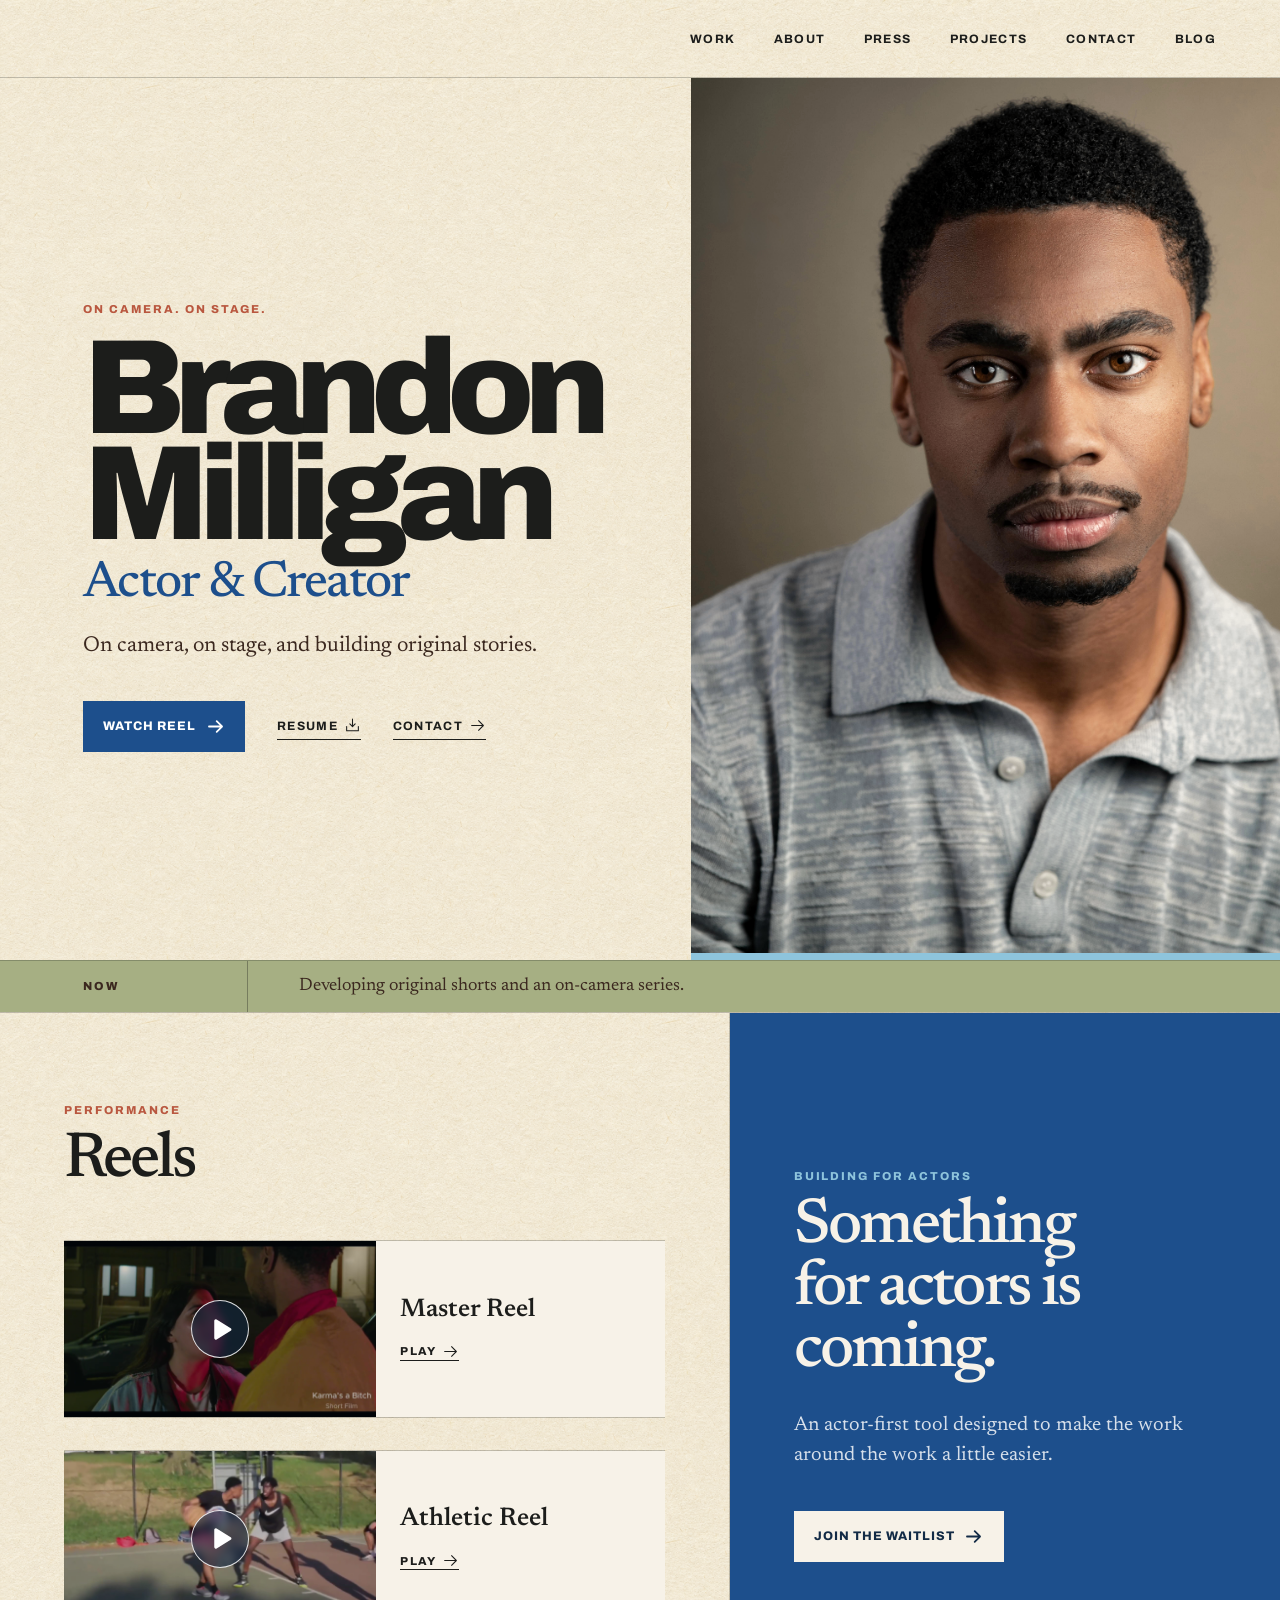
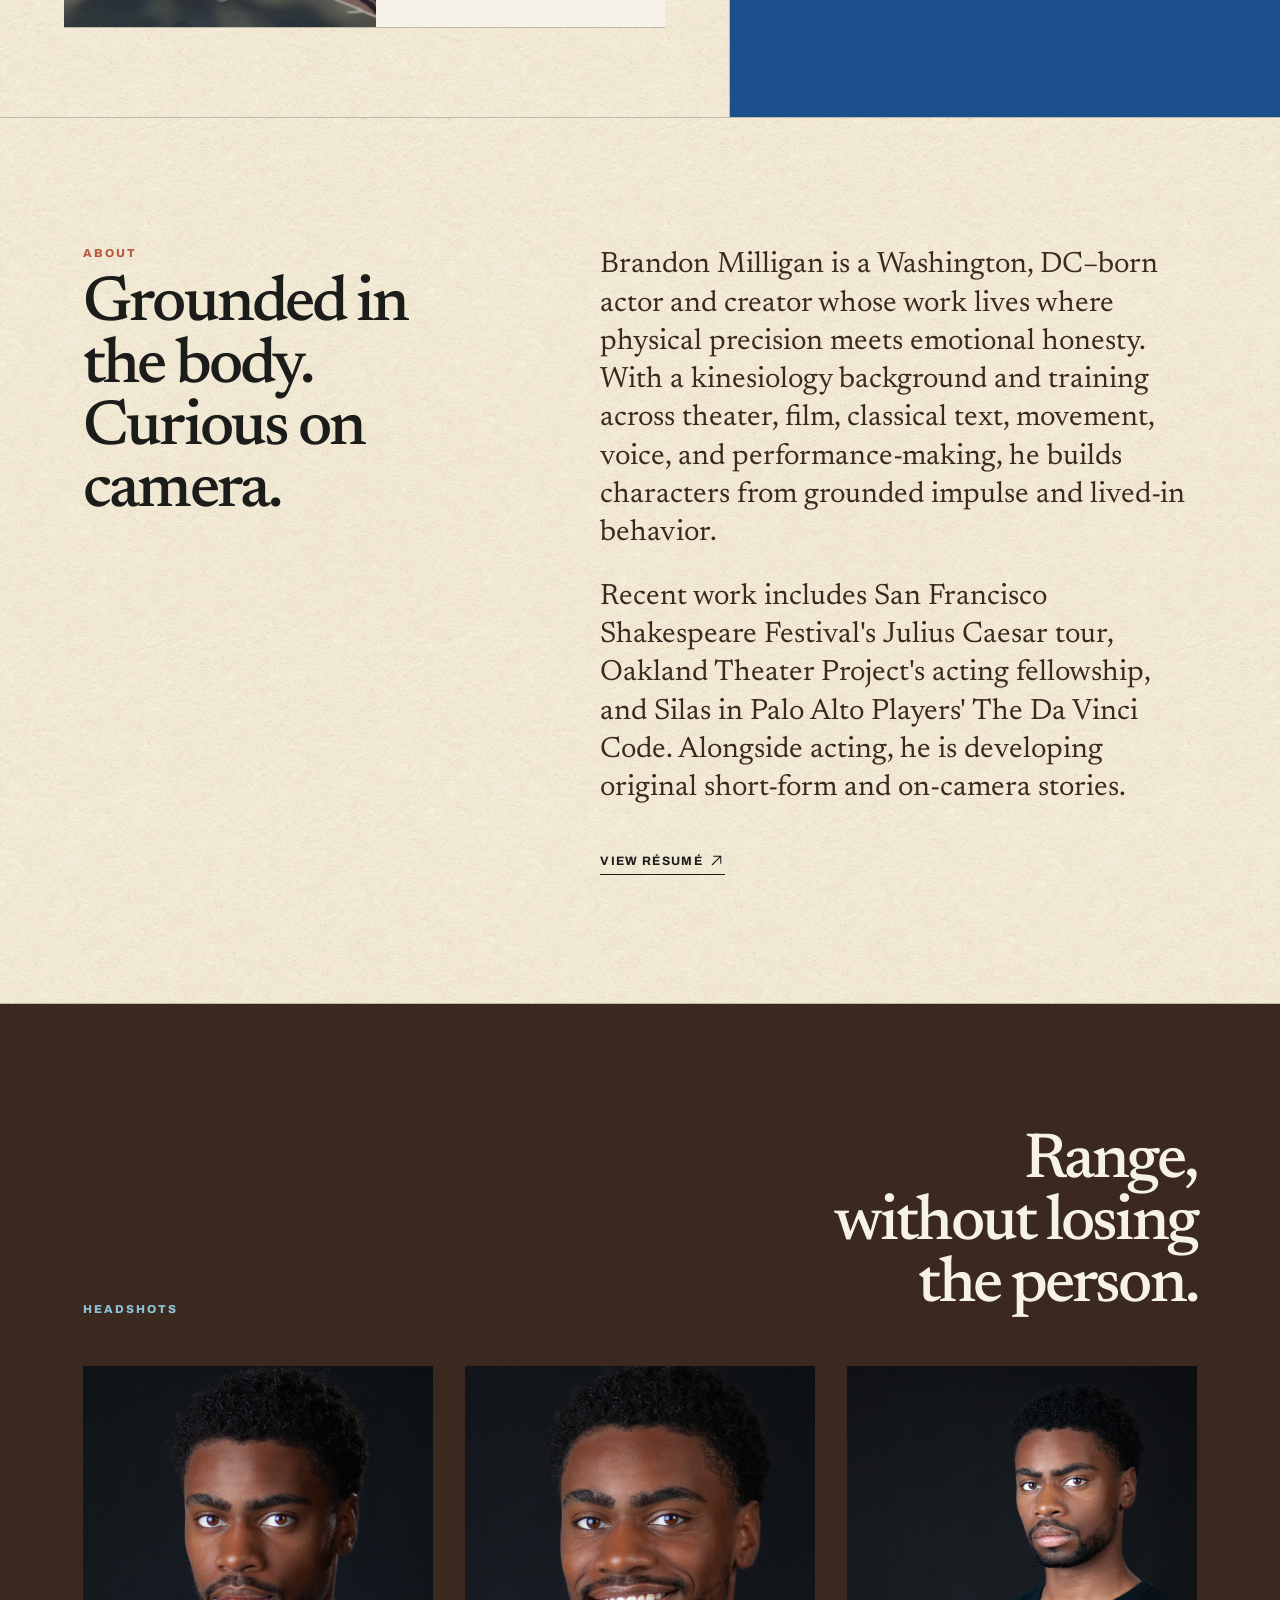
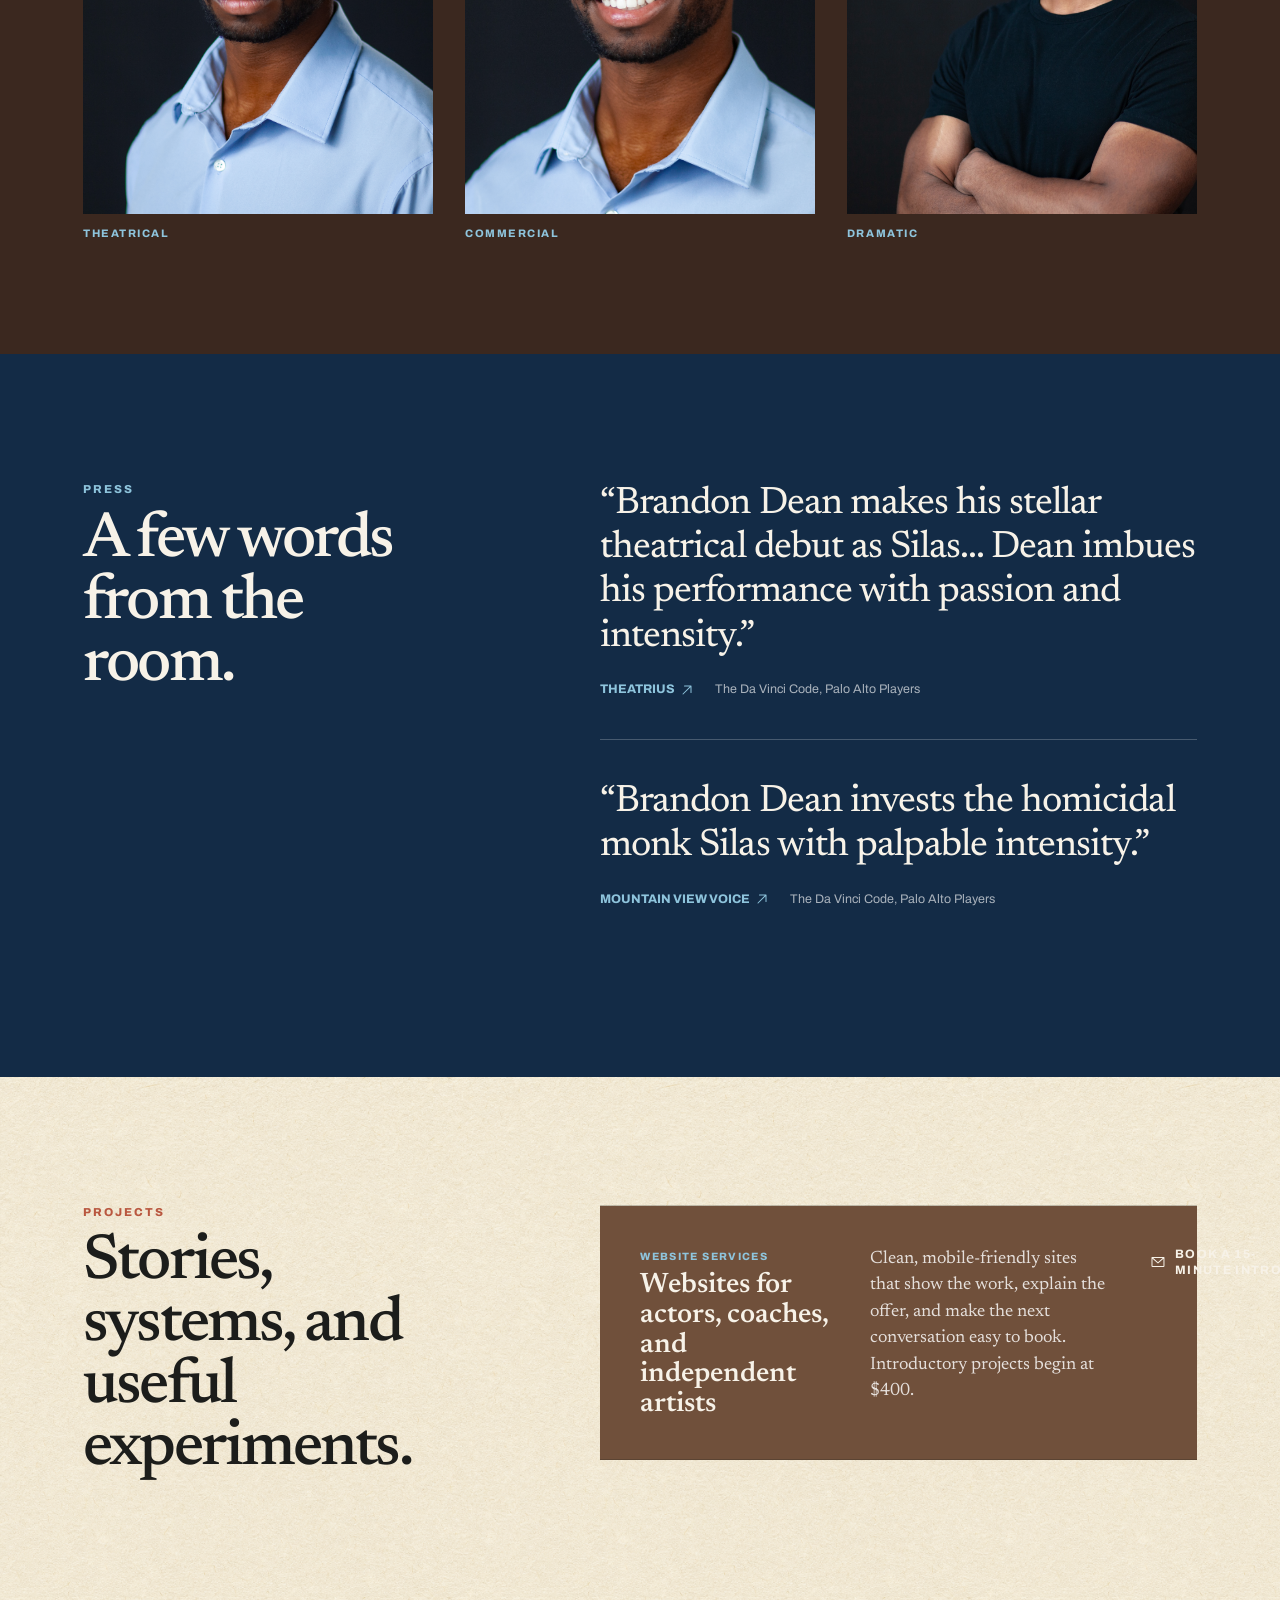
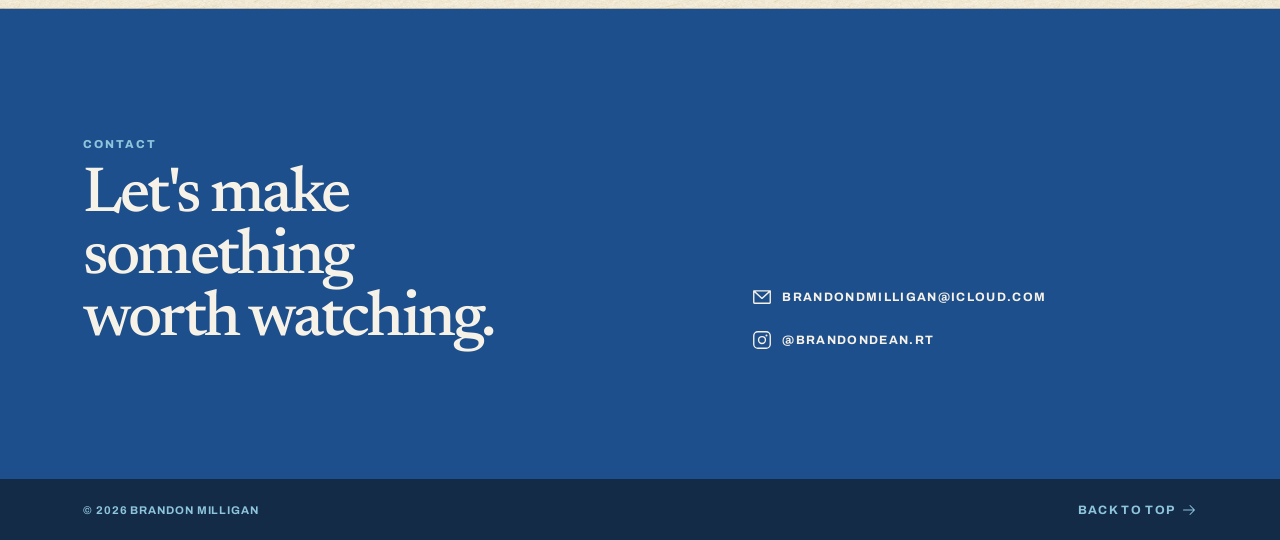
==== commit 8bfb0f3d: "Add personal reflection blog post" ====
--- a/index.html
+++ b/index.html
@@ -14,5 +14,25 @@
   </head>
   <body>
     <div id="root"></div>
+    <script>
+      window.addEventListener('load', () => {
+        const addBlogLink = () => {
+          const navigation = document.querySelector('.primary-nav');
+          if (!navigation || navigation.querySelector('[data-blog-link]')) return;
+
+          const blogLink = document.createElement('a');
+          blogLink.href = '/blog/';
+          blogLink.textContent = 'Blog';
+          blogLink.setAttribute('data-blog-link', '');
+          navigation.appendChild(blogLink);
+        };
+
+        addBlogLink();
+        new MutationObserver(addBlogLink).observe(document.body, {
+          childList: true,
+          subtree: true
+        });
+      });
+    </script>
   </body>
 </html>
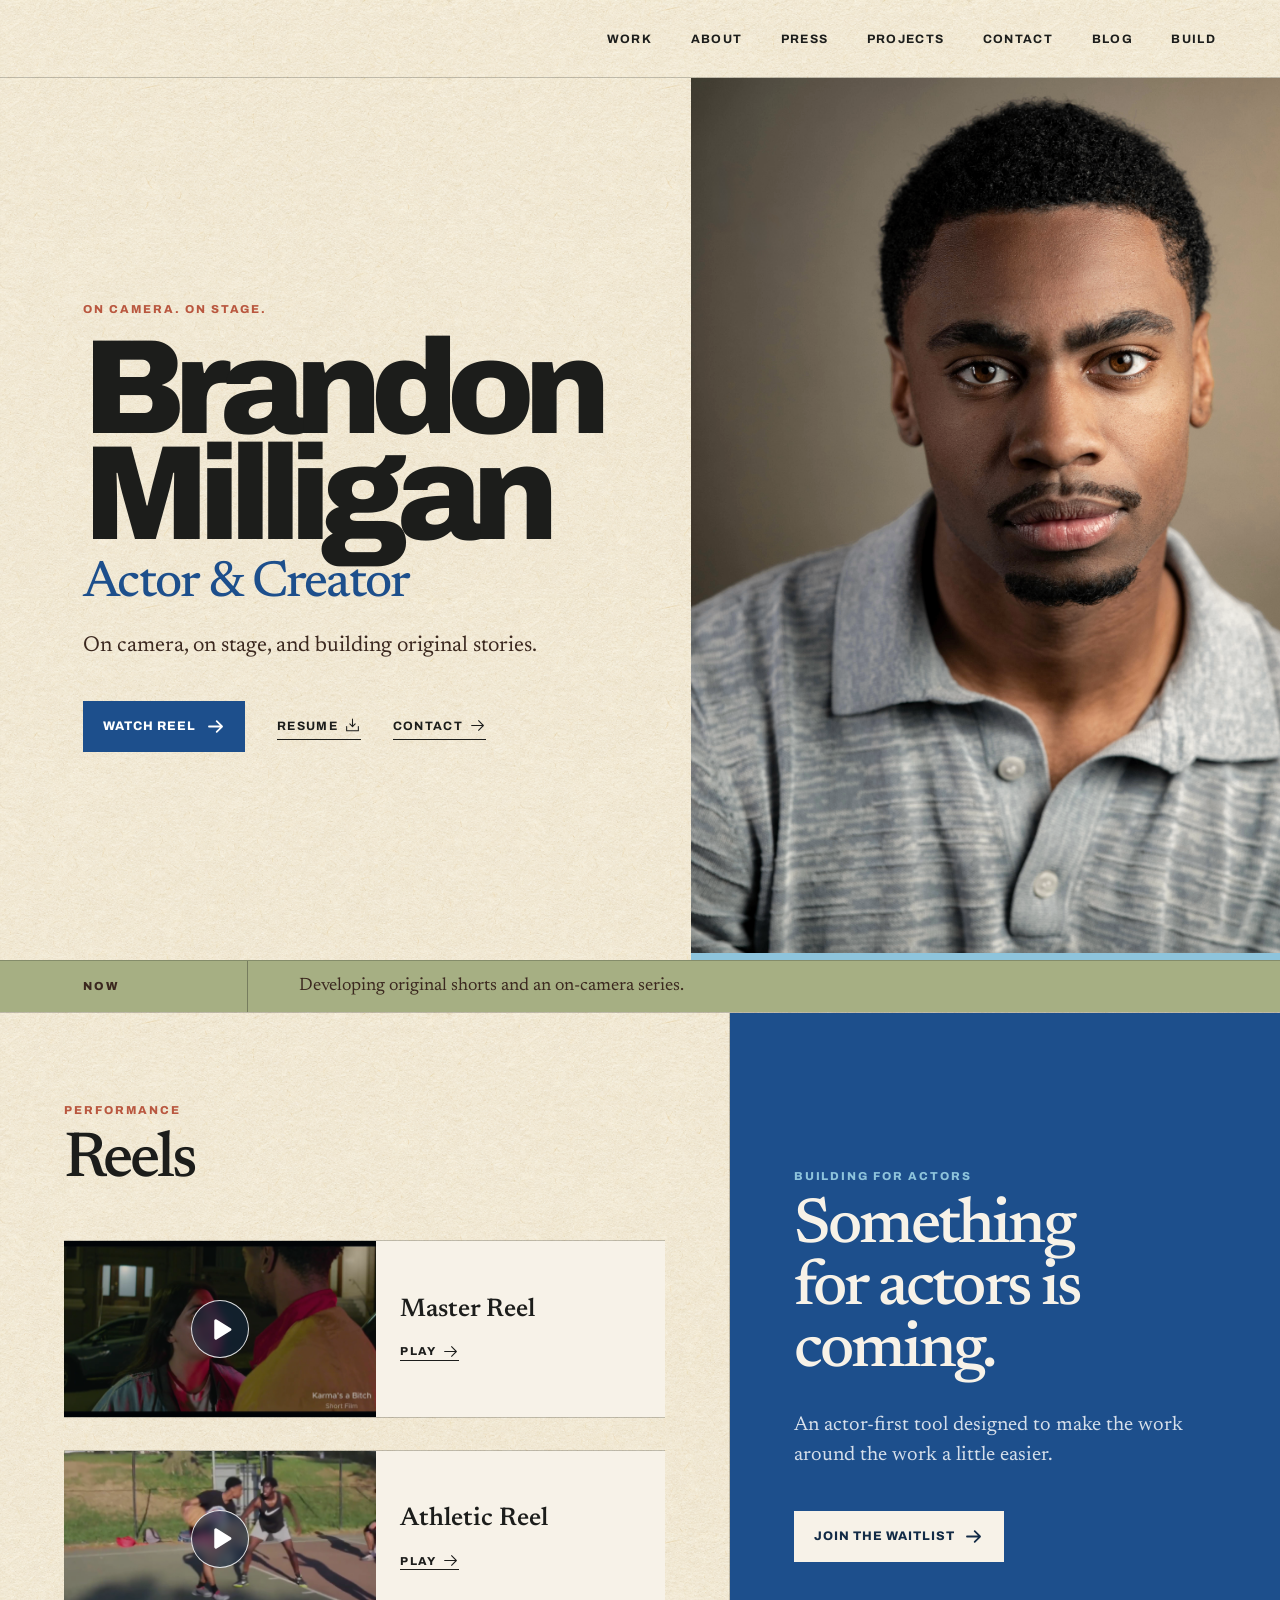
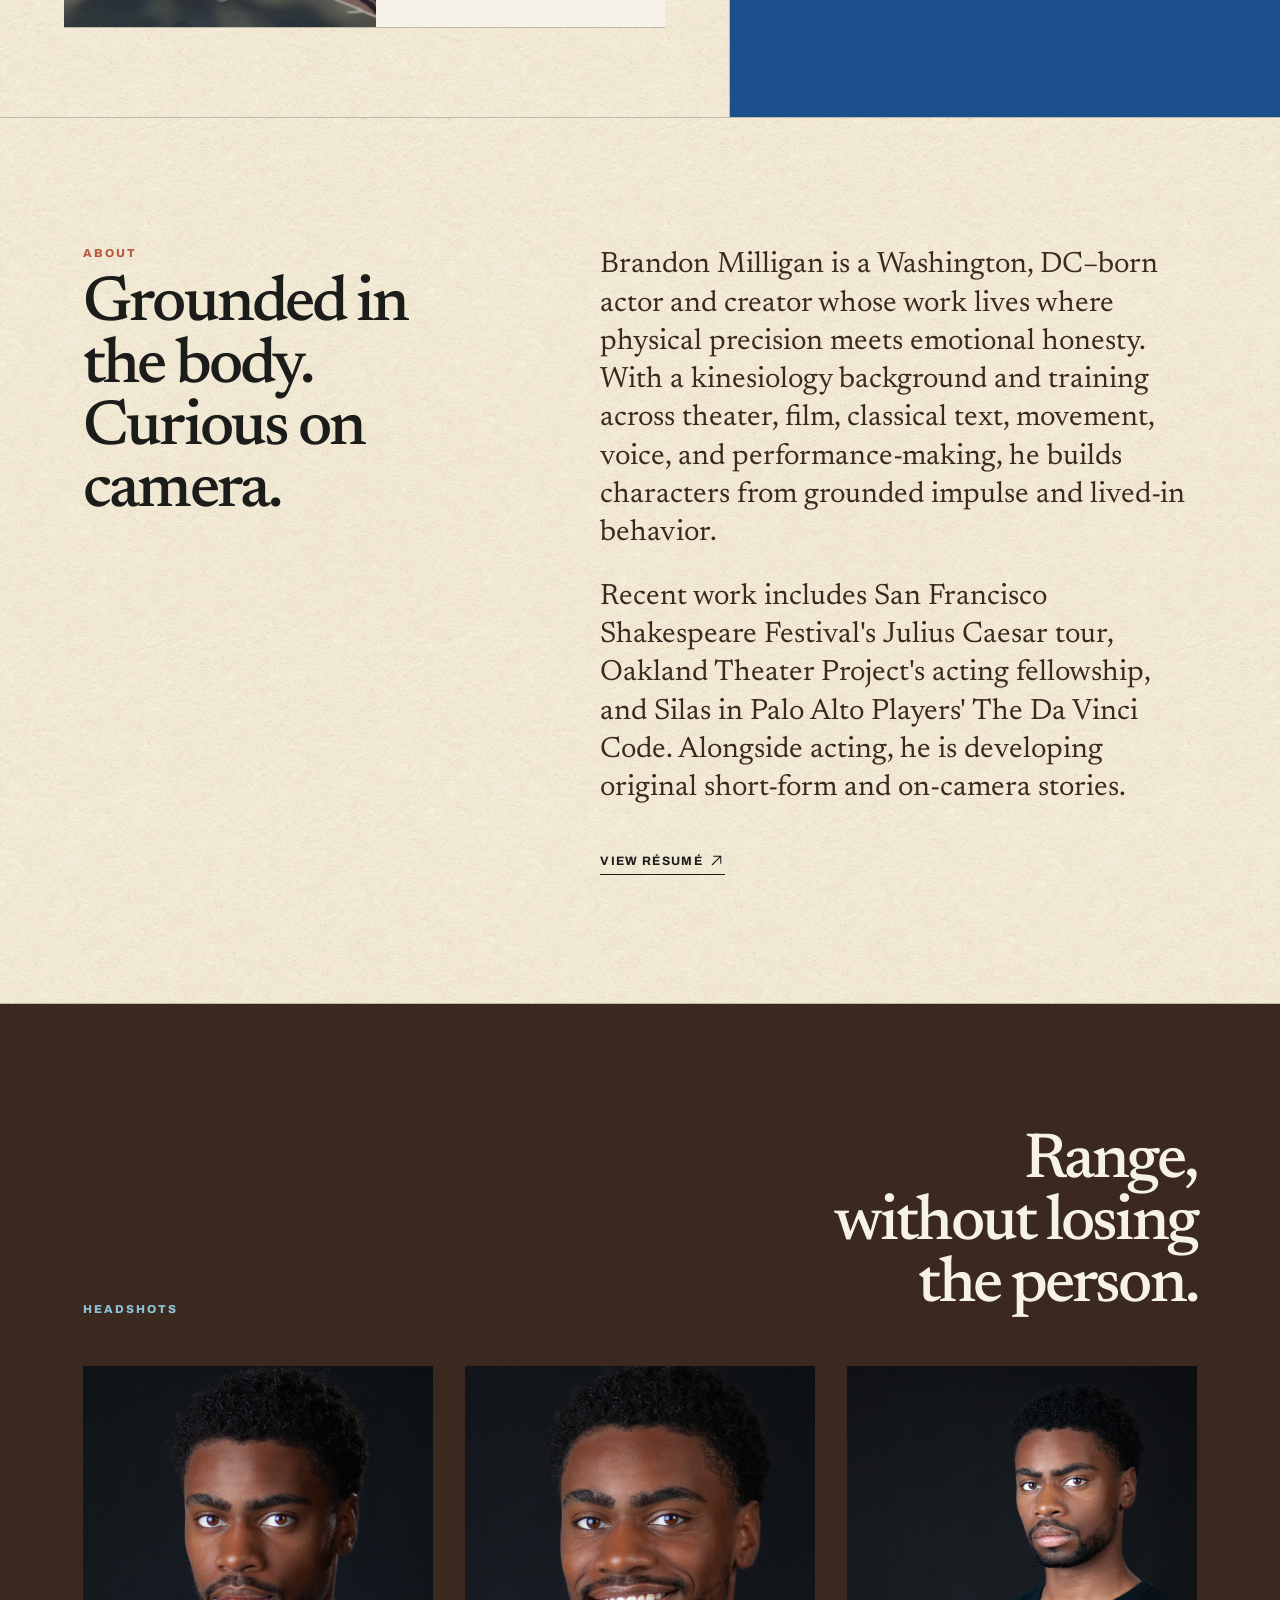
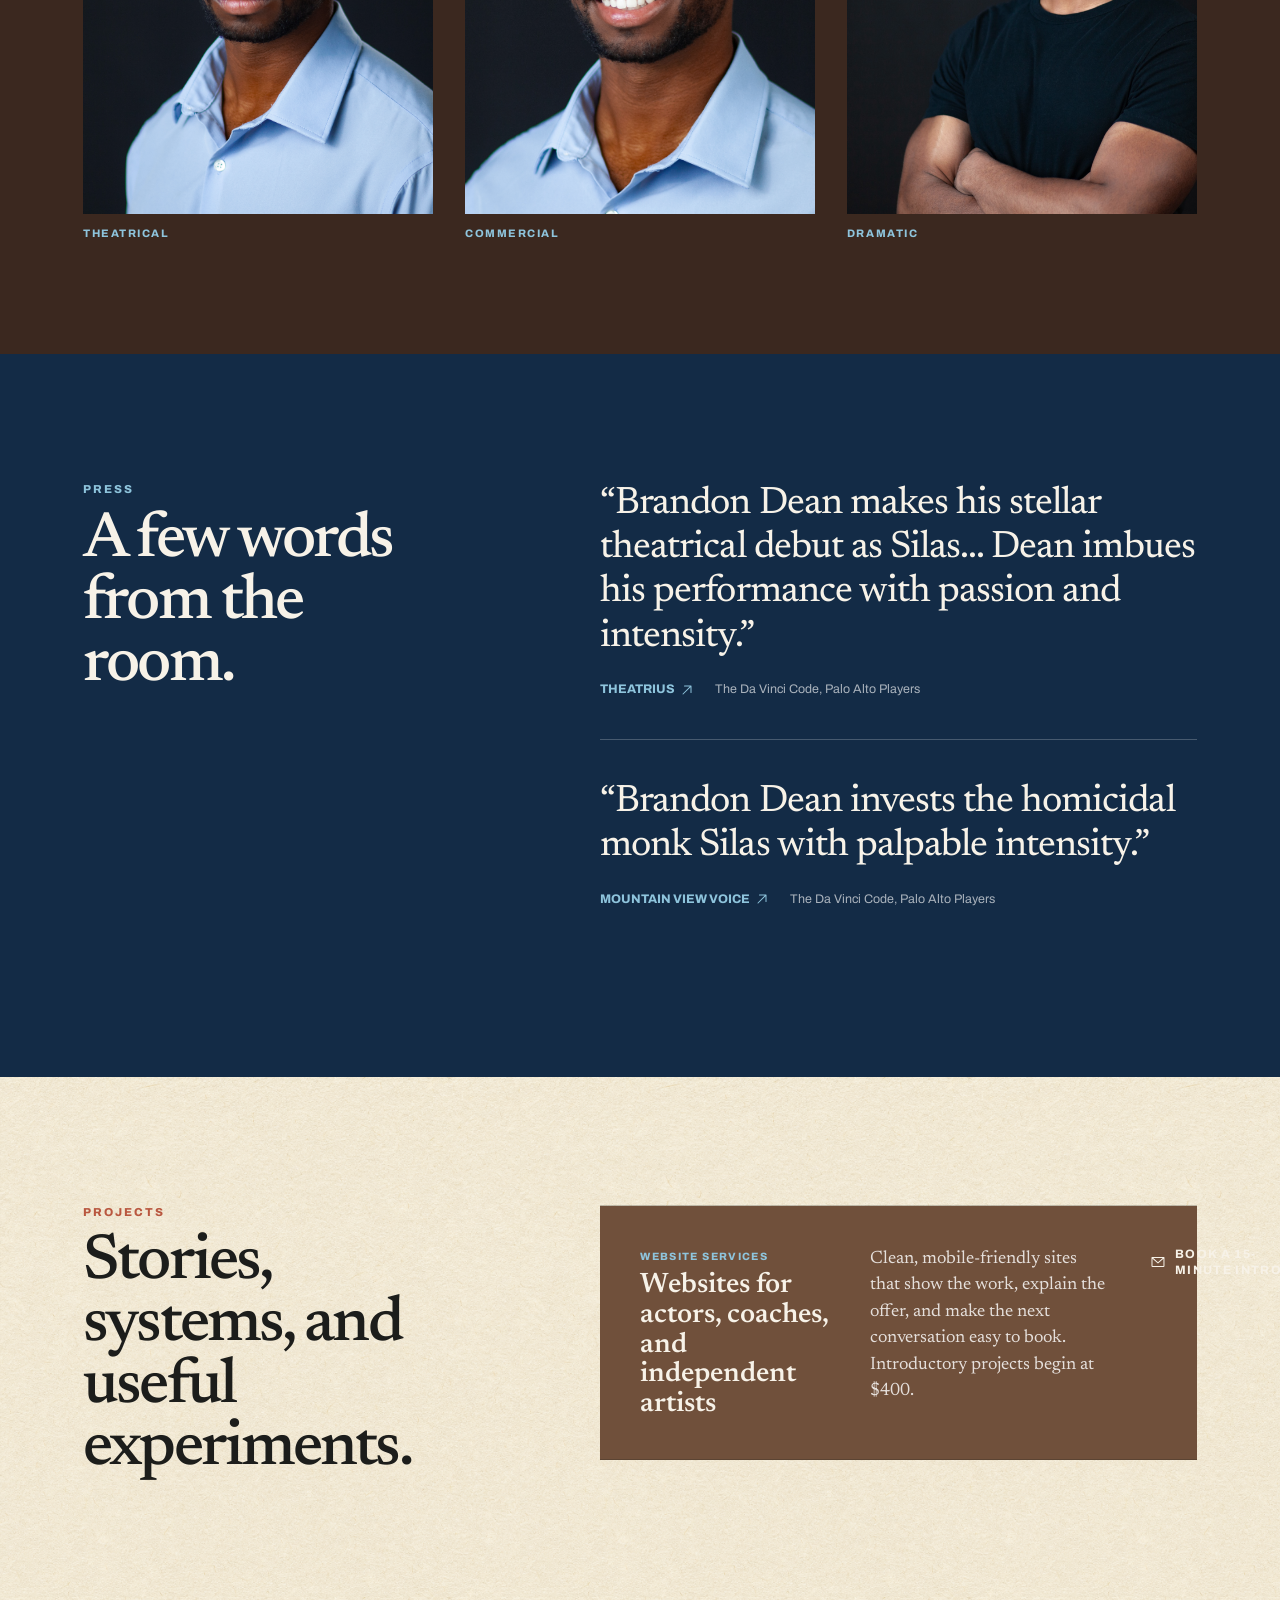
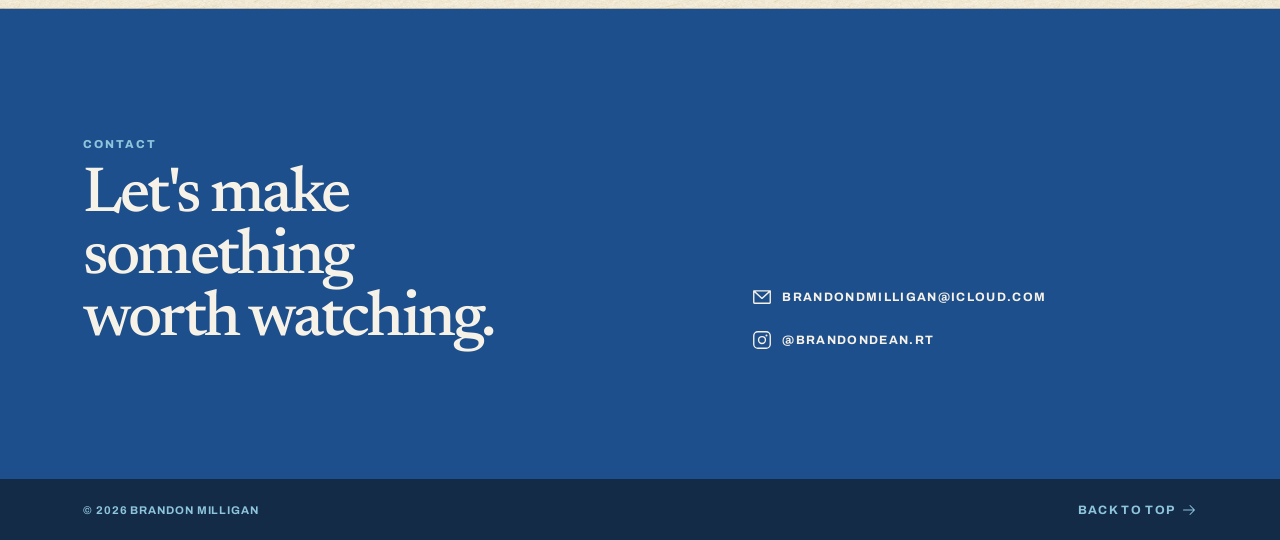
==== commit 2ab1f1d1: "Add website concept request flow" ====
--- a/index.html
+++ b/index.html
@@ -16,19 +16,25 @@
     <div id="root"></div>
     <script>
       window.addEventListener('load', () => {
-        const addBlogLink = () => {
+        const addNavigationLinks = () => {
           const navigation = document.querySelector('.primary-nav');
-          if (!navigation || navigation.querySelector('[data-blog-link]')) return;
+          if (!navigation) return;
 
-          const blogLink = document.createElement('a');
-          blogLink.href = '/blog/';
-          blogLink.textContent = 'Blog';
-          blogLink.setAttribute('data-blog-link', '');
-          navigation.appendChild(blogLink);
+          [
+            { href: '/blog/', label: 'Blog', attribute: 'data-blog-link' },
+            { href: '/websites/', label: 'Build', attribute: 'data-build-link' }
+          ].forEach(({ href, label, attribute }) => {
+            if (navigation.querySelector(`[${attribute}]`)) return;
+            const link = document.createElement('a');
+            link.href = href;
+            link.textContent = label;
+            link.setAttribute(attribute, '');
+            navigation.appendChild(link);
+          });
         };
 
-        addBlogLink();
-        new MutationObserver(addBlogLink).observe(document.body, {
+        addNavigationLinks();
+        new MutationObserver(addNavigationLinks).observe(document.body, {
           childList: true,
           subtree: true
         });
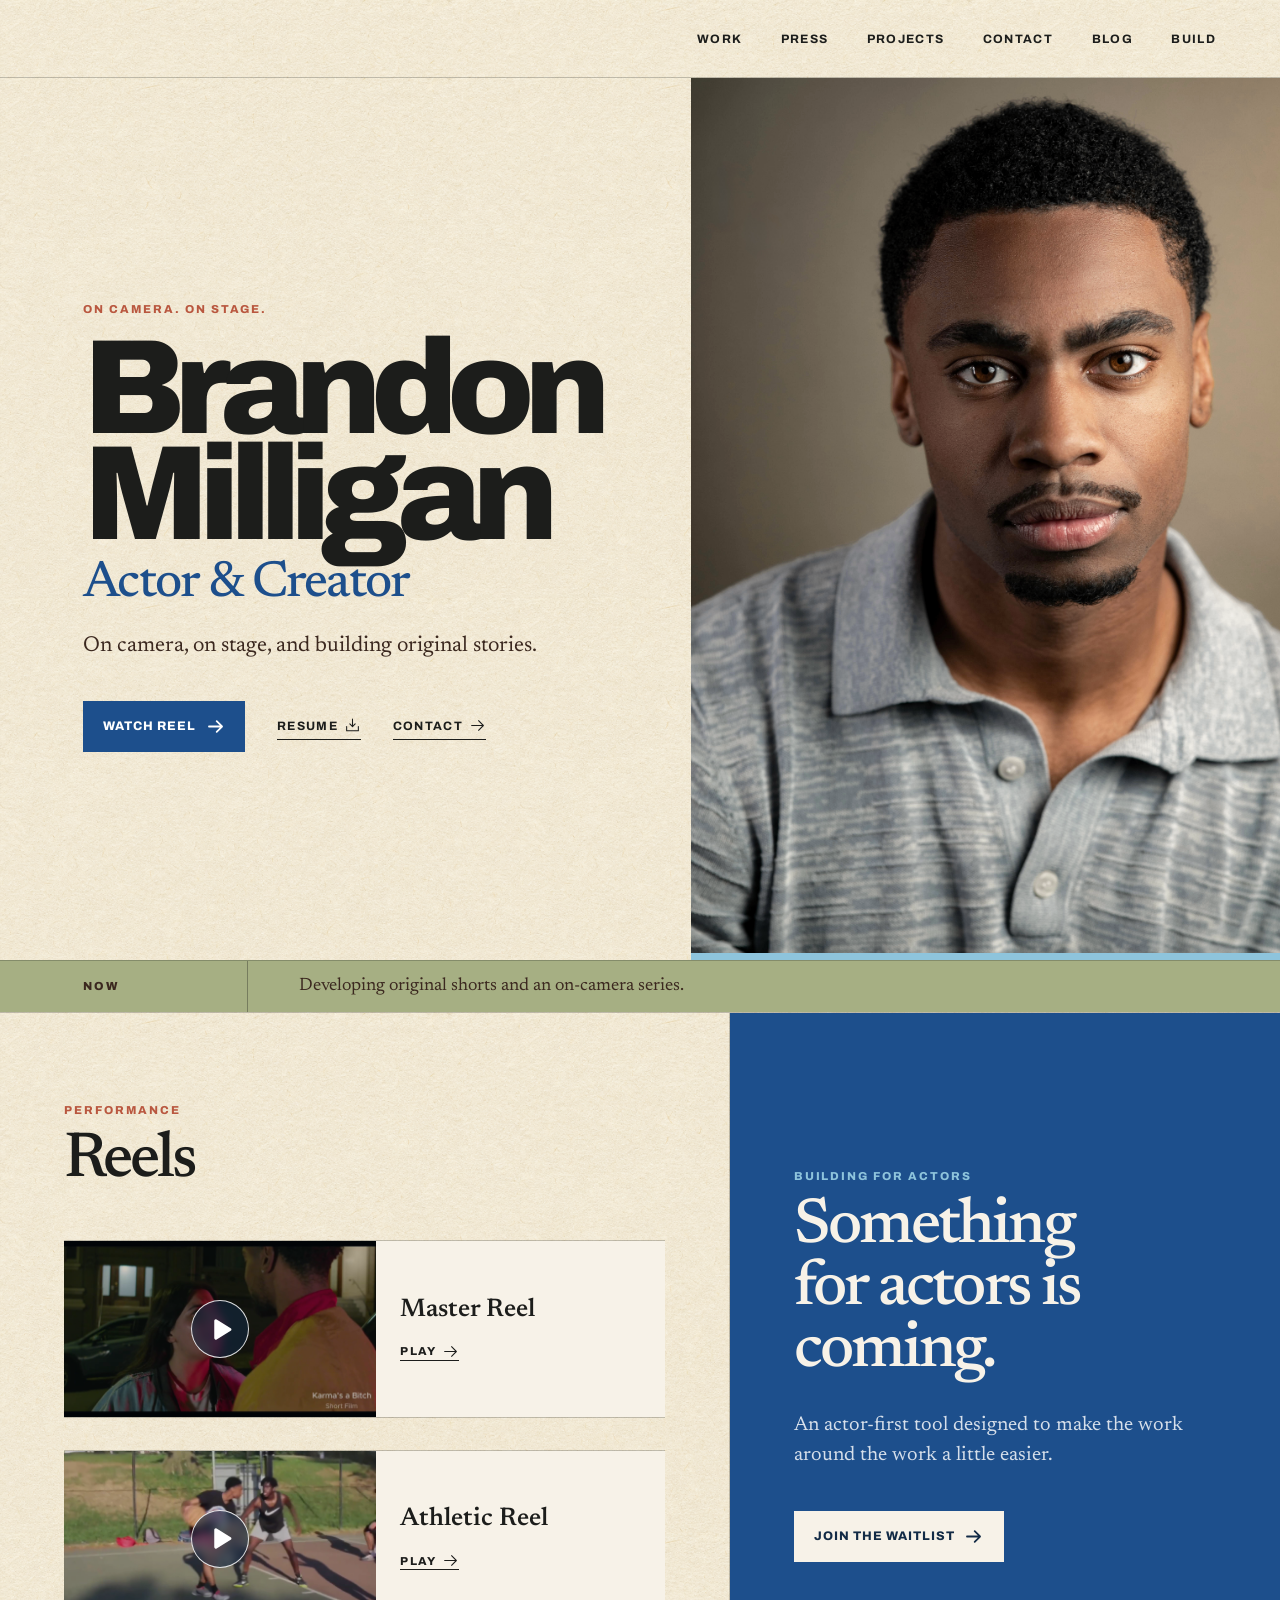
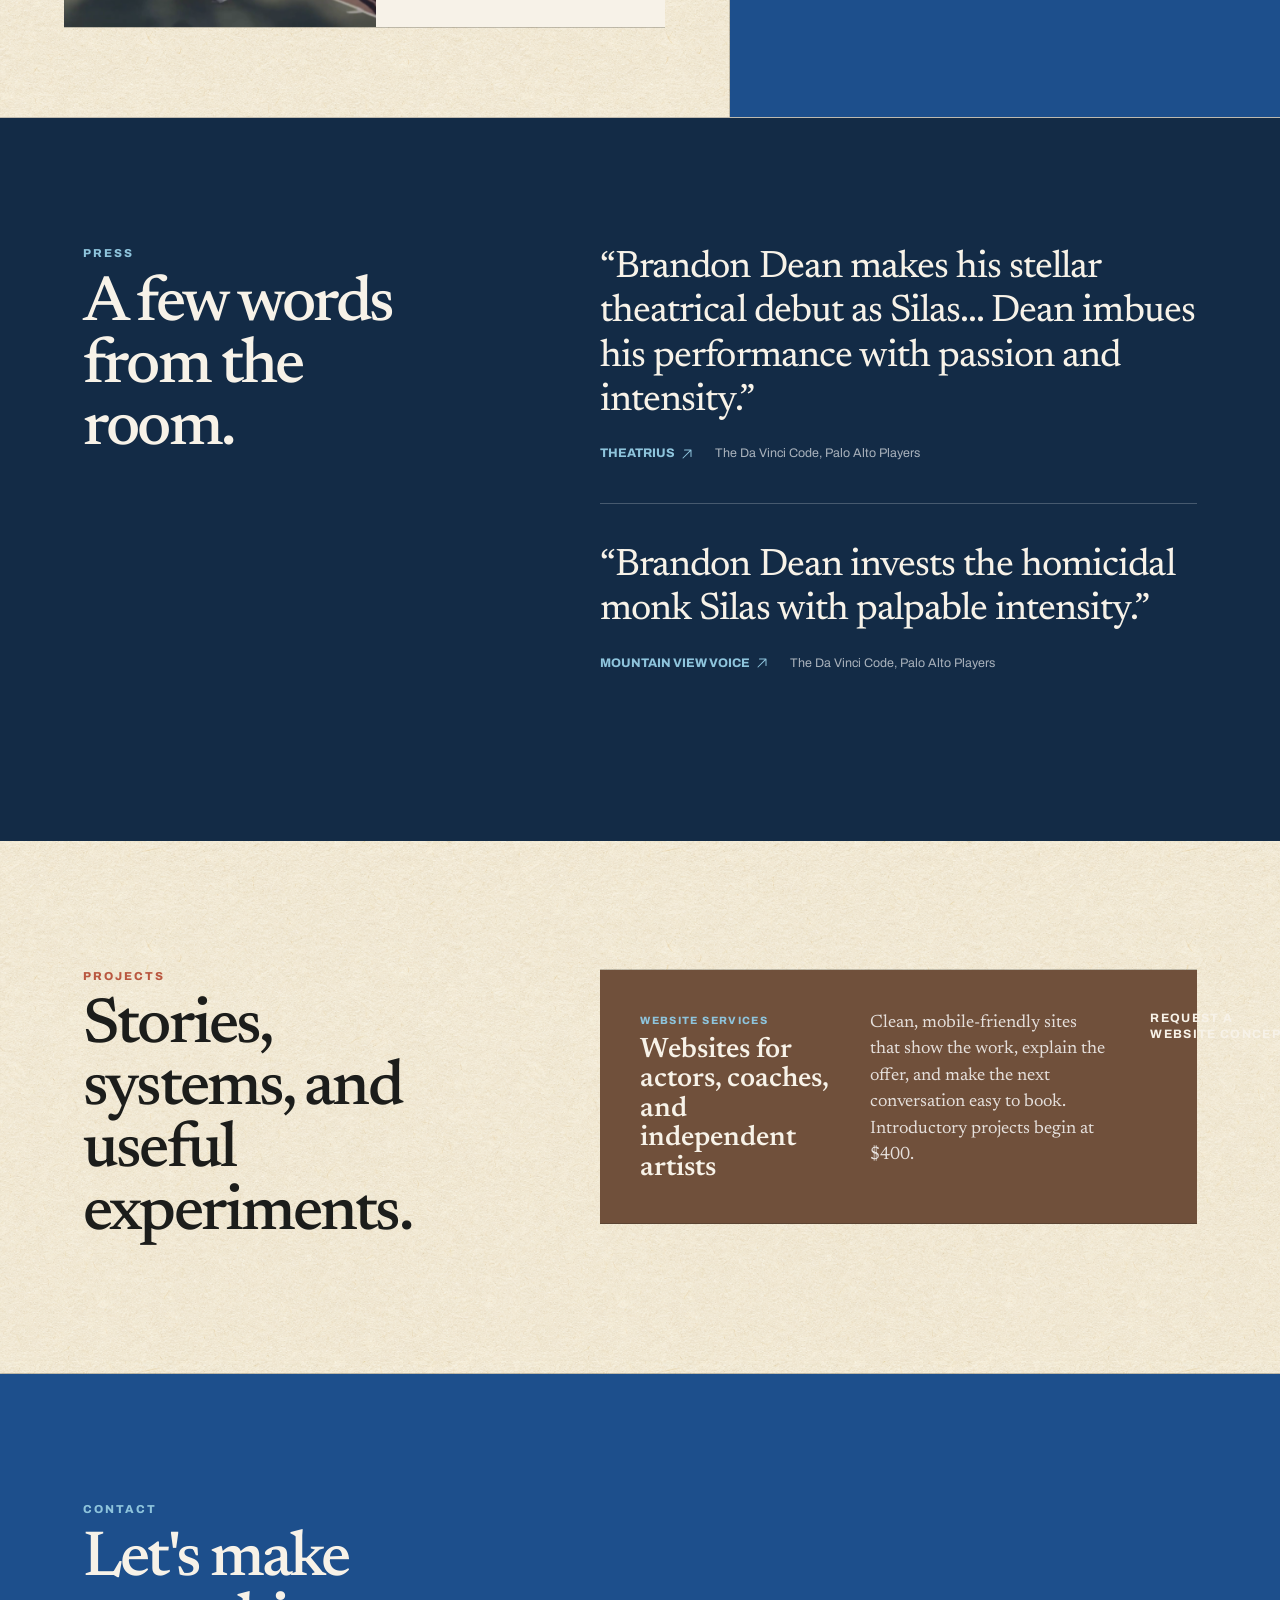
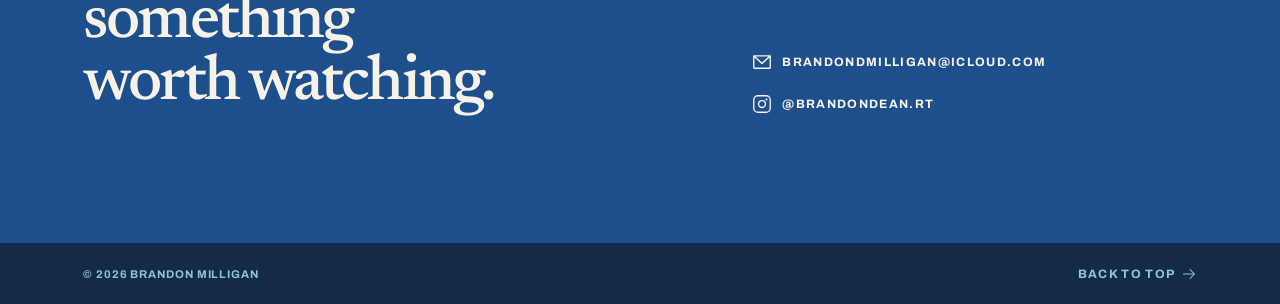
==== commit f5c217e3: "Streamline home page and blog" ====
--- a/index.html
+++ b/index.html
@@ -16,25 +16,57 @@
     <div id="root"></div>
     <script>
       window.addEventListener('load', () => {
-        const addNavigationLinks = () => {
+        const updateHomePage = () => {
           const navigation = document.querySelector('.primary-nav');
-          if (!navigation) return;
+          if (navigation) {
+            navigation.querySelectorAll('a[href="#about"], a[href="#headshots"]').forEach((link) => link.remove());
 
-          [
-            { href: '/blog/', label: 'Blog', attribute: 'data-blog-link' },
-            { href: '/websites/', label: 'Build', attribute: 'data-build-link' }
-          ].forEach(({ href, label, attribute }) => {
-            if (navigation.querySelector(`[${attribute}]`)) return;
-            const link = document.createElement('a');
-            link.href = href;
-            link.textContent = label;
-            link.setAttribute(attribute, '');
-            navigation.appendChild(link);
+            [
+              { href: '/blog/', label: 'Blog', attribute: 'data-blog-link' },
+              { href: '/websites/', label: 'Build', attribute: 'data-build-link' }
+            ].forEach(({ href, label, attribute }) => {
+              if (navigation.querySelector(`[${attribute}]`)) return;
+              const link = document.createElement('a');
+              link.href = href;
+              link.textContent = label;
+              link.setAttribute(attribute, '');
+              navigation.appendChild(link);
+            });
+          }
+
+          document.querySelectorAll('.about-section, .headshots-section').forEach((section) => section.remove());
+
+          const serviceRow = document.querySelector('.service-row');
+          if (!serviceRow) return;
+
+          const serviceLink = serviceRow.querySelector('a');
+          if (serviceLink) {
+            serviceLink.href = '/websites/';
+            if (serviceLink.textContent.trim() !== 'Request a website concept') {
+              serviceLink.textContent = 'Request a website concept';
+            }
+            serviceLink.setAttribute('aria-label', 'Request a website concept');
+          }
+
+          if (serviceRow.dataset.buildServiceReady) return;
+          serviceRow.dataset.buildServiceReady = 'true';
+          serviceRow.setAttribute('role', 'link');
+          serviceRow.setAttribute('tabindex', '0');
+          serviceRow.setAttribute('aria-label', 'Request a website concept');
+          serviceRow.style.cursor = 'pointer';
+          serviceRow.addEventListener('click', (event) => {
+            if (!event.target.closest('a')) window.location.assign('/websites/');
+          });
+          serviceRow.addEventListener('keydown', (event) => {
+            if (event.key === 'Enter' || event.key === ' ') {
+              event.preventDefault();
+              window.location.assign('/websites/');
+            }
           });
         };
 
-        addNavigationLinks();
-        new MutationObserver(addNavigationLinks).observe(document.body, {
+        updateHomePage();
+        new MutationObserver(updateHomePage).observe(document.body, {
           childList: true,
           subtree: true
         });
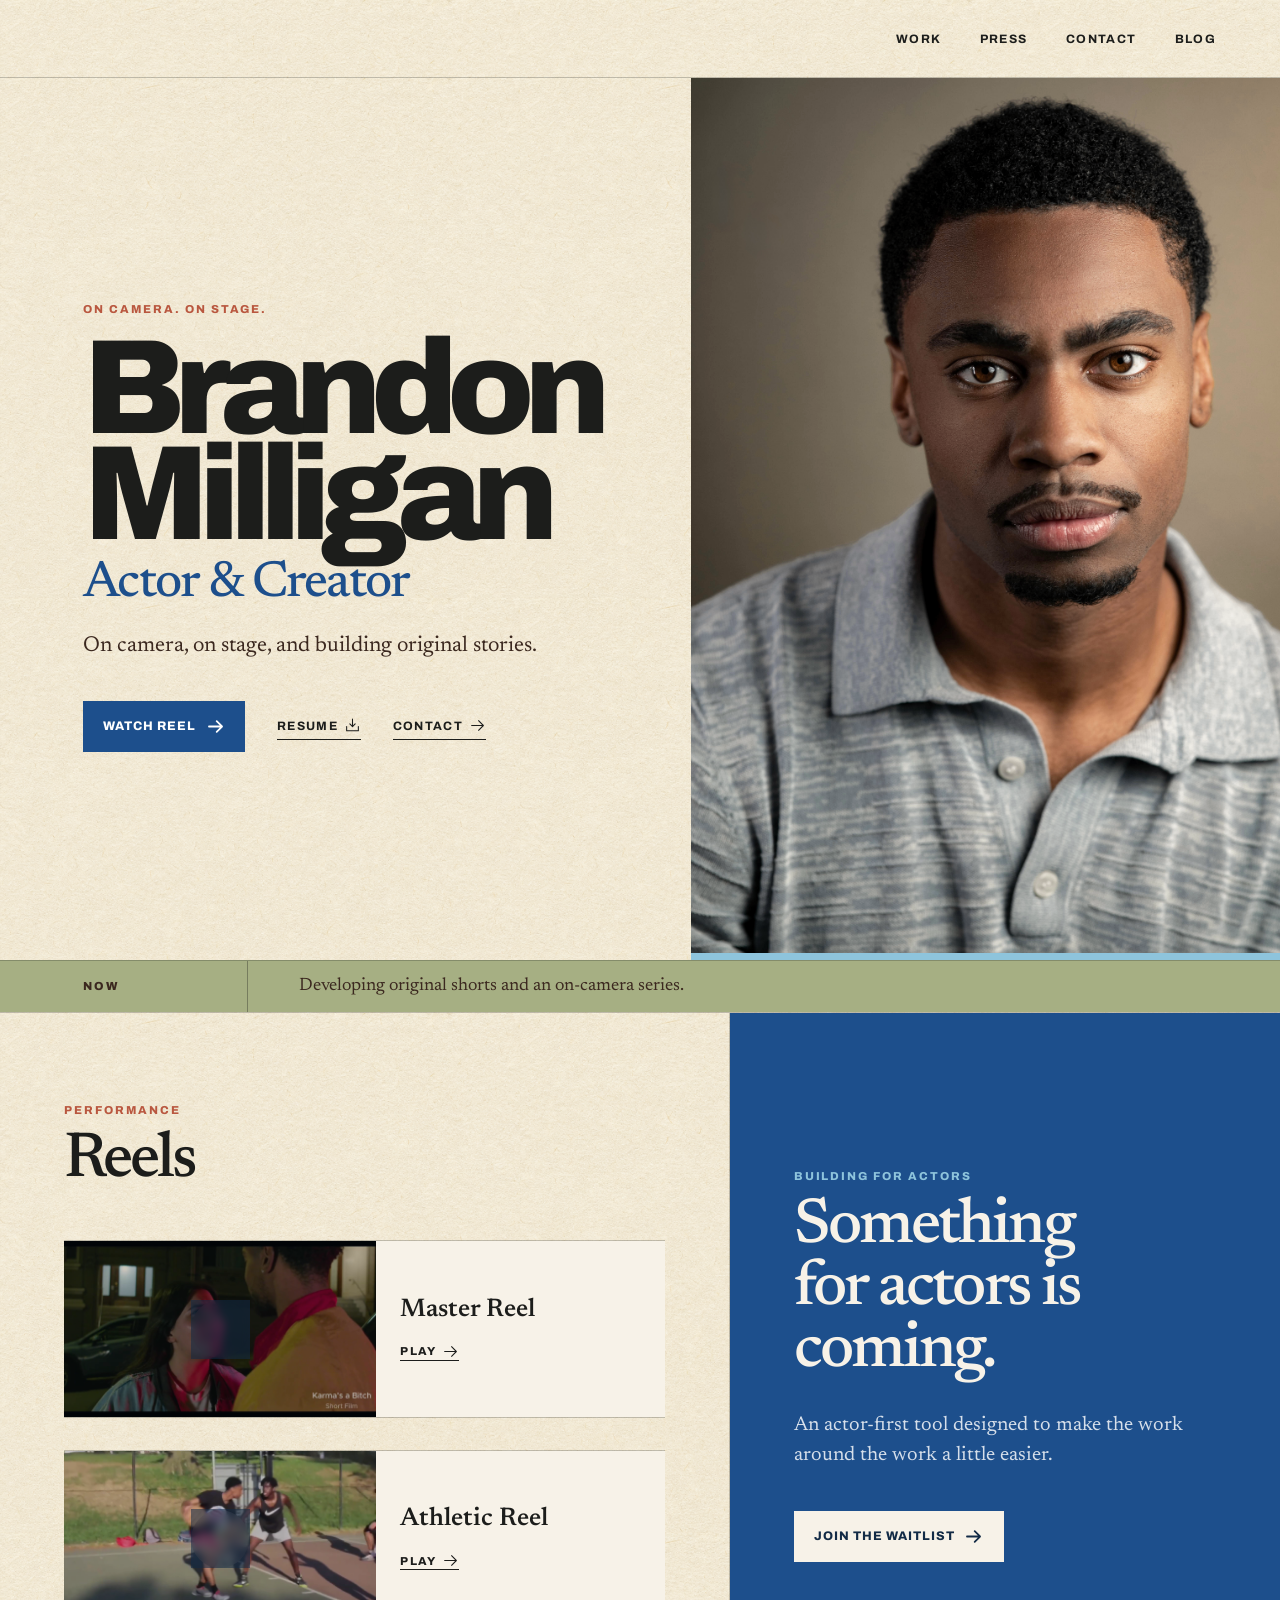
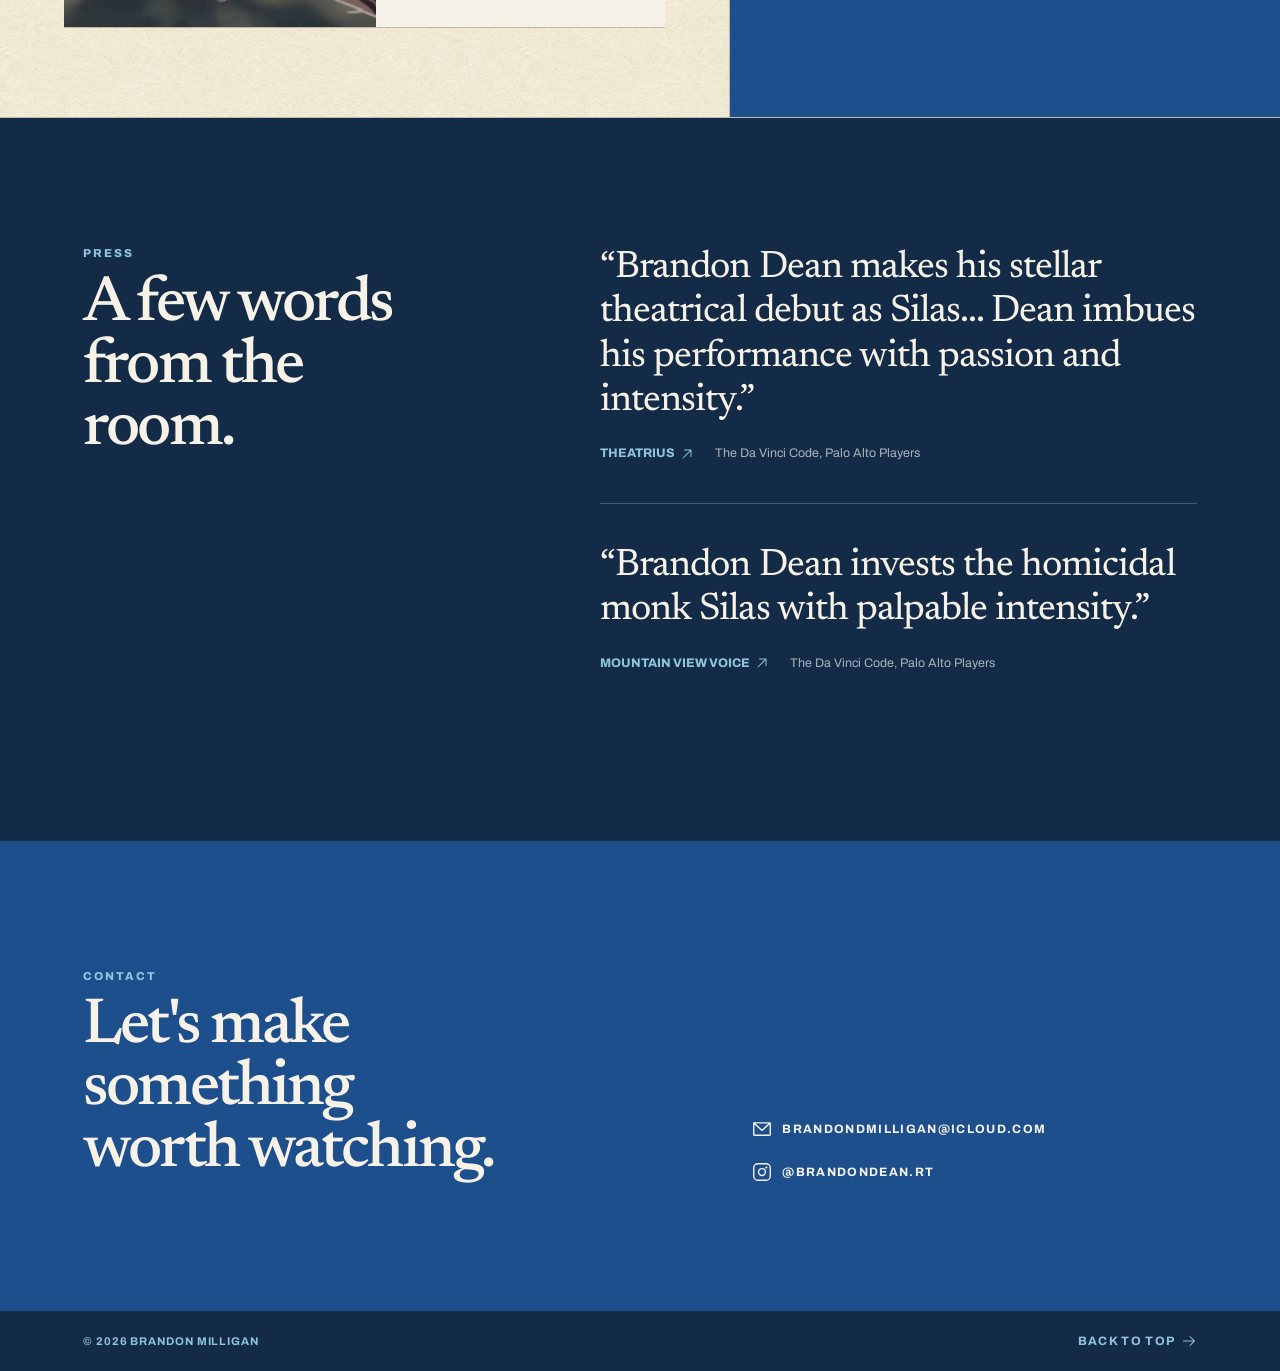
==== commit 9ae75cbd: "Remove website services and build page" ====
--- a/index.html
+++ b/index.html
@@ -9,68 +9,10 @@
     />
     <meta name="theme-color" content="#132b46" />
     <title>Brandon Milligan — Actor &amp; Creator</title>
-    <script type="module" crossorigin src="/assets/index-BrxnPZj0.js"></script>
+    <script type="module" crossorigin src="/assets/index-Cn6J5kxE.js"></script>
     <link rel="stylesheet" crossorigin href="/assets/index-kc9gT4A8.css">
   </head>
   <body>
     <div id="root"></div>
-    <script>
-      window.addEventListener('load', () => {
-        const updateHomePage = () => {
-          const navigation = document.querySelector('.primary-nav');
-          if (navigation) {
-            navigation.querySelectorAll('a[href="#about"], a[href="#headshots"]').forEach((link) => link.remove());
-
-            [
-              { href: '/blog/', label: 'Blog', attribute: 'data-blog-link' },
-              { href: '/websites/', label: 'Build', attribute: 'data-build-link' }
-            ].forEach(({ href, label, attribute }) => {
-              if (navigation.querySelector(`[${attribute}]`)) return;
-              const link = document.createElement('a');
-              link.href = href;
-              link.textContent = label;
-              link.setAttribute(attribute, '');
-              navigation.appendChild(link);
-            });
-          }
-
-          document.querySelectorAll('.about-section, .headshots-section').forEach((section) => section.remove());
-
-          const serviceRow = document.querySelector('.service-row');
-          if (!serviceRow) return;
-
-          const serviceLink = serviceRow.querySelector('a');
-          if (serviceLink) {
-            serviceLink.href = '/websites/';
-            if (serviceLink.textContent.trim() !== 'Request a website concept') {
-              serviceLink.textContent = 'Request a website concept';
-            }
-            serviceLink.setAttribute('aria-label', 'Request a website concept');
-          }
-
-          if (serviceRow.dataset.buildServiceReady) return;
-          serviceRow.dataset.buildServiceReady = 'true';
-          serviceRow.setAttribute('role', 'link');
-          serviceRow.setAttribute('tabindex', '0');
-          serviceRow.setAttribute('aria-label', 'Request a website concept');
-          serviceRow.style.cursor = 'pointer';
-          serviceRow.addEventListener('click', (event) => {
-            if (!event.target.closest('a')) window.location.assign('/websites/');
-          });
-          serviceRow.addEventListener('keydown', (event) => {
-            if (event.key === 'Enter' || event.key === ' ') {
-              event.preventDefault();
-              window.location.assign('/websites/');
-            }
-          });
-        };
-
-        updateHomePage();
-        new MutationObserver(updateHomePage).observe(document.body, {
-          childList: true,
-          subtree: true
-        });
-      });
-    </script>
   </body>
 </html>
